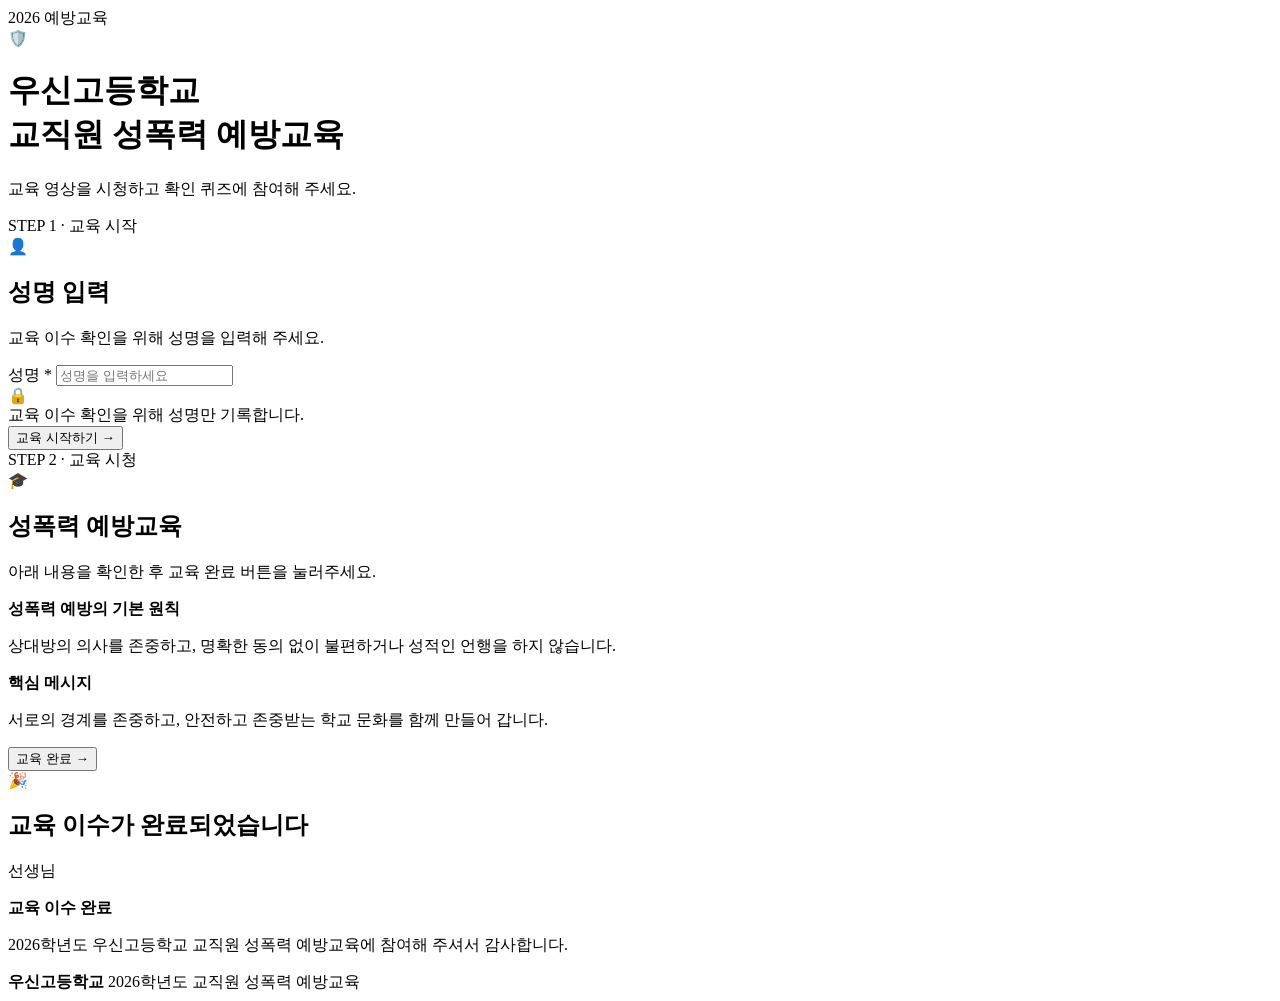
==== index.html @ 7a792583 "Create index.html" ====
<!DOCTYPE html>
<html lang="ko">
<head>
  <meta charset="UTF-8">
  <meta name="viewport" content="width=device-width, initial-scale=1.0">

  <title>2026학년도 우신고등학교 교직원 성폭력 예방교육</title>

  <link rel="stylesheet" href="style.css">
</head>

<body>

  <div class="app-shell">

    <header class="hero">
      <div class="hero-top">
        <span class="badge">2026 예방교육</span>
      </div>

      <div class="hero-icon">🛡️</div>

      <h1>
        우신고등학교<br>
        교직원 성폭력 예방교육
      </h1>

      <p>
        교육 영상을 시청하고 확인 퀴즈에 참여해 주세요.
      </p>
    </header>


    <main>

      <!-- 시작 화면 -->
      <section id="startStep" class="card start-card">

        <div class="step-badge">
          STEP 1 · 교육 시작
        </div>

        <div class="section-icon">
          👤
        </div>

        <h2>성명 입력</h2>

        <p class="step-description">
          교육 이수 확인을 위해 성명을 입력해 주세요.
        </p>

        <div class="input-card">

          <label for="name">
            성명 <span>*</span>
          </label>

          <input
            type="text"
            id="name"
            maxlength="20"
            placeholder="성명을 입력하세요"
          >

        </div>

        <div class="notice-card">
          <div class="notice-icon">🔒</div>

          <div>
            교육 이수 확인을 위해 성명만 기록합니다.
          </div>
        </div>

        <button
          type="button"
          class="primary-button"
          id="startButton"
        >
          교육 시작하기 →
        </button>

      </section>


      <!-- 교육 화면 -->
      <section id="trainingStep" class="card hidden">

        <div class="step-badge">
          STEP 2 · 교육 시청
        </div>

        <div class="section-icon">
          🎓
        </div>

        <h2>성폭력 예방교육</h2>

        <p class="step-description">
          아래 내용을 확인한 후 교육 완료 버튼을 눌러주세요.
        </p>

        <div class="info-box">
          <strong>성폭력 예방의 기본 원칙</strong>

          <p>
            상대방의 의사를 존중하고,
            명확한 동의 없이 불편하거나 성적인 언행을 하지 않습니다.
          </p>
        </div>

        <div class="key-message">
          <strong>핵심 메시지</strong>

          <p>
            서로의 경계를 존중하고,
            안전하고 존중받는 학교 문화를 함께 만들어 갑니다.
          </p>
        </div>

        <button
          type="button"
          class="primary-button"
          id="finishTrainingButton"
        >
          교육 완료 →
        </button>

      </section>


      <!-- 완료 화면 -->
      <section id="completeStep" class="card hidden">

        <div class="completion-icon">
          🎉
        </div>

        <h2>교육 이수가 완료되었습니다</h2>

        <div class="completion-card">

          <p>
            <span id="completedName"></span> 선생님
          </p>

          <strong>
            교육 이수 완료
          </strong>

          <p id="completedDate"></p>

        </div>

        <p class="completion-thanks">
          2026학년도 우신고등학교 교직원 성폭력 예방교육에 참여해 주셔서 감사합니다.
        </p>

      </section>

    </main>


    <footer>

      <strong>
        우신고등학교
      </strong>

      <span>
        2026학년도 교직원 성폭력 예방교육
      </span>

    </footer>

  </div>


  <script src="app.js"></script>

</body>
</html>
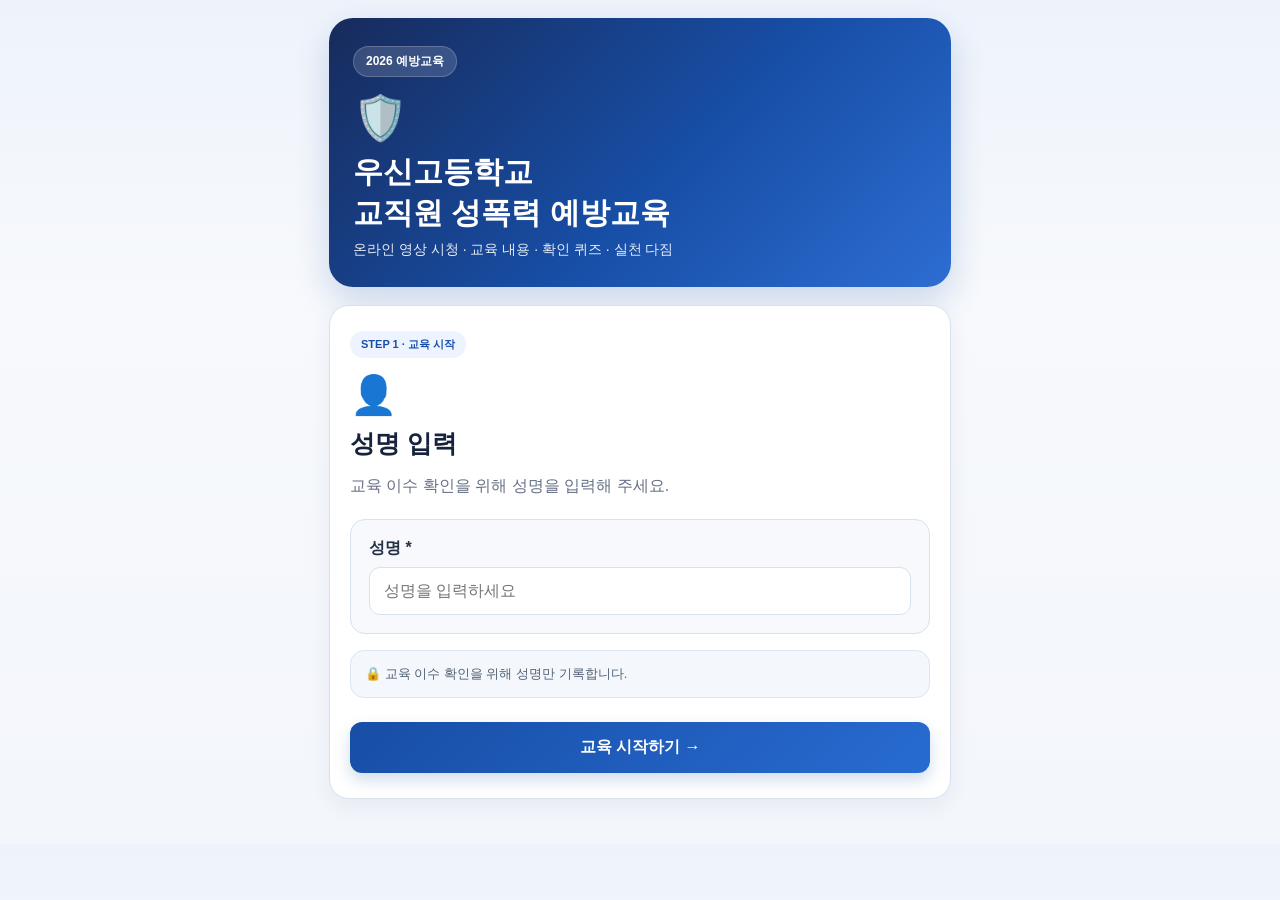
==== commit 357fb998: "Update index.html" ====
--- a/index.html
+++ b/index.html
@@ -1,183 +1,1945 @@
 <!DOCTYPE html>
 <html lang="ko">
 <head>
-  <meta charset="UTF-8">
-  <meta name="viewport" content="width=device-width, initial-scale=1.0">
-
-  <title>2026학년도 우신고등학교 교직원 성폭력 예방교육</title>
-
-  <link rel="stylesheet" href="style.css">
+<meta charset="UTF-8">
+<meta name="viewport" content="width=device-width, initial-scale=1.0">
+
+<title>2026학년도 우신고등학교 교직원 성폭력 예방교육</title>
+
+<style>
+
+/* =========================================
+   기본 설정
+========================================= */
+
+:root{
+  --blue:#174ea6;
+  --blue-dark:#123b80;
+  --blue-light:#edf4ff;
+
+  --navy:#17233d;
+  --text:#253044;
+  --muted:#667085;
+
+  --border:#d9e1ec;
+  --bg:#f3f6fb;
+
+  --green:#2d8a63;
+  --green-bg:#e8f7ef;
+
+  --purple:#6656b8;
+  --purple-bg:#f0edff;
+
+  --orange:#e77d30;
+  --orange-bg:#fff0e3;
+
+  --pink:#c85a9d;
+  --pink-bg:#ffe9f5;
+
+  --teal:#2d958d;
+  --teal-bg:#e6f8f6;
+}
+
+*{
+  box-sizing:border-box;
+}
+
+html{
+  scroll-behavior:smooth;
+}
+
+body{
+  margin:0;
+
+  font-family:
+  "Noto Sans KR",
+  "Pretendard",
+  "Apple SD Gothic Neo",
+  "Malgun Gothic",
+  sans-serif;
+
+  background:
+  linear-gradient(
+    180deg,
+    #eef3fb 0,
+    #f7f9fc 300px,
+    #f3f6fb 100%
+  );
+
+  color:var(--text);
+}
+
+button,input{
+  font:inherit;
+}
+
+
+/* =========================================
+   전체 화면
+========================================= */
+
+.app{
+  width:min(100%,650px);
+  margin:auto;
+  padding:18px 14px 45px;
+}
+
+.hidden{
+  display:none !important;
+}
+
+
+/* =========================================
+   HERO
+========================================= */
+
+.hero{
+
+  background:
+  linear-gradient(
+    135deg,
+    #172b5c,
+    #174ea6 55%,
+    #2d6dd2
+  );
+
+  color:white;
+
+  border-radius:24px;
+
+  padding:28px 24px;
+
+  margin-bottom:18px;
+
+  box-shadow:
+  0 14px 35px
+  rgba(23,78,166,.2);
+}
+
+.hero-badge{
+
+  display:inline-block;
+
+  padding:6px 12px;
+
+  border-radius:20px;
+
+  background:
+  rgba(255,255,255,.15);
+
+  border:
+  1px solid
+  rgba(255,255,255,.2);
+
+  font-size:12px;
+
+  font-weight:800;
+}
+
+.hero-icon{
+  font-size:44px;
+  margin-top:15px;
+}
+
+.hero h1{
+
+  margin:8px 0;
+
+  font-size:30px;
+
+  line-height:1.35;
+}
+
+.hero p{
+  margin:0;
+  opacity:.9;
+  font-size:14px;
+}
+
+
+/* =========================================
+   카드
+========================================= */
+
+.card{
+
+  background:white;
+
+  border:
+  1px solid
+  var(--border);
+
+  border-radius:20px;
+
+  padding:25px 20px;
+
+  box-shadow:
+  0 8px 25px
+  rgba(20,40,80,.06);
+
+  animation:
+  fade .35s ease;
+}
+
+@keyframes fade{
+
+  from{
+    opacity:0;
+    transform:translateY(10px);
+  }
+
+  to{
+    opacity:1;
+    transform:translateY(0);
+  }
+
+}
+
+
+/* =========================================
+   STEP
+========================================= */
+
+.step{
+
+  display:inline-block;
+
+  padding:6px 11px;
+
+  border-radius:20px;
+
+  background:var(--blue-light);
+
+  color:var(--blue);
+
+  font-size:11px;
+
+  font-weight:800;
+
+  margin-bottom:15px;
+}
+
+.title-icon{
+  font-size:38px;
+}
+
+.card h2{
+
+  color:var(--navy);
+
+  margin:10px 0 8px;
+
+  font-size:25px;
+}
+
+.description{
+  color:var(--muted);
+  margin-bottom:22px;
+}
+
+
+/* =========================================
+   입력
+========================================= */
+
+.input-box{
+
+  padding:18px;
+
+  background:#f7f9fc;
+
+  border:
+  1px solid
+  var(--border);
+
+  border-radius:15px;
+}
+
+.input-box label{
+
+  display:block;
+
+  margin-bottom:8px;
+
+  font-weight:800;
+}
+
+.input-box input{
+
+  width:100%;
+
+  padding:14px;
+
+  border:
+  1px solid
+  var(--border);
+
+  border-radius:11px;
+
+  outline:none;
+
+  background:white;
+}
+
+.input-box input:focus{
+
+  border-color:var(--blue);
+
+  box-shadow:
+  0 0 0 4px
+  rgba(23,78,166,.1);
+}
+
+
+/* =========================================
+   안내
+========================================= */
+
+.notice{
+
+  display:flex;
+
+  gap:10px;
+
+  align-items:center;
+
+  margin:16px 0;
+
+  padding:14px;
+
+  background:#f4f7fb;
+
+  border:
+  1px solid
+  #dce5f1;
+
+  border-radius:14px;
+
+  color:#536176;
+
+  font-size:13px;
+}
+
+
+/* =========================================
+   버튼
+========================================= */
+
+.primary-btn{
+
+  width:100%;
+
+  border:none;
+
+  padding:15px;
+
+  border-radius:12px;
+
+  background:
+  linear-gradient(
+    135deg,
+    #174ea6,
+    #286bd1
+  );
+
+  color:white;
+
+  font-weight:800;
+
+  cursor:pointer;
+
+  margin-top:8px;
+
+  box-shadow:
+  0 7px 16px
+  rgba(23,78,166,.2);
+}
+
+.primary-btn:hover{
+  transform:translateY(-2px);
+}
+
+.secondary-btn{
+
+  width:100%;
+
+  padding:14px;
+
+  border:
+  1px solid
+  var(--border);
+
+  background:white;
+
+  border-radius:12px;
+
+  font-weight:800;
+
+  cursor:pointer;
+}
+
+
+/* =========================================
+   진행률
+========================================= */
+
+.progress-wrap{
+  margin-bottom:20px;
+}
+
+.progress-top{
+
+  display:flex;
+
+  justify-content:space-between;
+
+  font-size:12px;
+
+  margin-bottom:8px;
+
+  color:var(--muted);
+}
+
+.progress-bar{
+
+  height:7px;
+
+  border-radius:20px;
+
+  background:#e1e7f0;
+
+  overflow:hidden;
+}
+
+.progress{
+
+  height:100%;
+
+  background:
+  linear-gradient(
+    90deg,
+    var(--blue),
+    #5a92ef
+  );
+
+  width:0;
+
+  transition:.3s;
+}
+
+
+/* =========================================
+   교육 시각 카드
+========================================= */
+
+.visual-card{
+
+  text-align:center;
+
+  padding:25px 18px;
+
+  border-radius:18px;
+
+  margin:18px 0;
+}
+
+.visual-icon{
+  font-size:42px;
+}
+
+.visual-card h3{
+  margin:10px 0;
+}
+
+.visual-purple{
+  background:var(--purple-bg);
+}
+
+.visual-blue{
+  background:var(--blue-light);
+}
+
+.visual-green{
+  background:var(--green-bg);
+}
+
+.visual-orange{
+  background:var(--orange-bg);
+}
+
+.visual-pink{
+  background:var(--pink-bg);
+}
+
+.visual-teal{
+  background:var(--teal-bg);
+}
+
+
+/* =========================================
+   정보 박스
+========================================= */
+
+.info-box{
+
+  padding:17px;
+
+  border-radius:15px;
+
+  background:#f7f9fc;
+
+  border:
+  1px solid
+  var(--border);
+
+  margin:18px 0;
+}
+
+.info-box ul{
+  padding-left:20px;
+}
+
+.info-box li{
+  margin:8px 0;
+}
+
+
+/* =========================================
+   체크
+========================================= */
+
+.confirm{
+
+  display:flex;
+
+  gap:10px;
+
+  align-items:center;
+
+  margin-top:18px;
+
+  padding:13px;
+
+  border-radius:12px;
+
+  background:#f7f9fc;
+
+  border:
+  1px solid
+  var(--border);
+
+  font-size:13px;
+}
+
+
+/* =========================================
+   퀴즈
+========================================= */
+
+.quiz-question{
+
+  font-size:18px;
+
+  font-weight:800;
+
+  color:var(--navy);
+
+  line-height:1.6;
+
+  margin-bottom:20px;
+}
+
+.choices{
+
+  display:flex;
+
+  flex-direction:column;
+
+  gap:10px;
+}
+
+.choice{
+
+  display:flex;
+
+  align-items:center;
+
+  gap:12px;
+
+  width:100%;
+
+  padding:14px;
+
+  border:
+  1px solid
+  var(--border);
+
+  border-radius:13px;
+
+  background:white;
+
+  cursor:pointer;
+
+  text-align:left;
+}
+
+.choice:hover{
+
+  border-color:var(--blue);
+
+  background:#f4f7ff;
+}
+
+.choice-number{
+
+  width:28px;
+  height:28px;
+
+  display:flex;
+
+  align-items:center;
+  justify-content:center;
+
+  flex-shrink:0;
+
+  border-radius:50%;
+
+  background:#edf2fa;
+
+  color:var(--blue);
+
+  font-weight:800;
+
+  font-size:12px;
+}
+
+.correct{
+
+  background:#e8f7ef !important;
+
+  border-color:#76c69a !important;
+}
+
+.wrong{
+
+  background:#fff0f0 !important;
+
+  border-color:#e59a9a !important;
+}
+
+
+/* =========================================
+   결과
+========================================= */
+
+.result{
+
+  text-align:center;
+}
+
+.score{
+
+  width:160px;
+  height:160px;
+
+  margin:25px auto;
+
+  display:flex;
+
+  flex-direction:column;
+
+  align-items:center;
+  justify-content:center;
+
+  border-radius:50%;
+
+  border:
+  8px solid
+  var(--blue);
+
+  background:#edf4ff;
+}
+
+.score strong{
+
+  font-size:50px;
+
+  color:var(--blue);
+}
+
+
+/* =========================================
+   실천 다짐
+========================================= */
+
+.promise{
+
+  display:flex;
+
+  gap:10px;
+
+  align-items:flex-start;
+
+  padding:14px;
+
+  margin:10px 0;
+
+  border-radius:13px;
+
+  background:#f7f9fc;
+
+  border:
+  1px solid
+  var(--border);
+
+  font-size:14px;
+}
+
+
+/* =========================================
+   완료
+========================================= */
+
+.complete-box{
+
+  margin:20px 0;
+
+  padding:24px;
+
+  border-radius:18px;
+
+  background:
+  linear-gradient(
+    135deg,
+    #edf4ff,
+    #dceaff
+  );
+
+  border:
+  1px solid
+  #cbdcf5;
+}
+
+.complete-icon{
+  font-size:58px;
+}
+
+.complete-badge{
+
+  display:inline-block;
+
+  padding:8px 16px;
+
+  margin:12px 0;
+
+  border-radius:20px;
+
+  background:white;
+
+  color:var(--blue);
+
+  font-weight:800;
+}
+
+
+/* =========================================
+   모바일
+========================================= */
+
+@media(max-width:500px){
+
+  .app{
+    padding:10px;
+  }
+
+  .hero h1{
+    font-size:25px;
+  }
+
+  .card{
+    padding:21px 16px;
+  }
+
+  .card h2{
+    font-size:22px;
+  }
+
+}
+
+</style>
 </head>
 
+
 <body>
 
-  <div class="app-shell">
-
-    <header class="hero">
-      <div class="hero-top">
-        <span class="badge">2026 예방교육</span>
-      </div>
-
-      <div class="hero-icon">🛡️</div>
-
-      <h1>
-        우신고등학교<br>
-        교직원 성폭력 예방교육
-      </h1>
-
-      <p>
-        교육 영상을 시청하고 확인 퀴즈에 참여해 주세요.
-      </p>
-    </header>
-
-
-    <main>
-
-      <!-- 시작 화면 -->
-      <section id="startStep" class="card start-card">
-
-        <div class="step-badge">
-          STEP 1 · 교육 시작
-        </div>
-
-        <div class="section-icon">
-          👤
-        </div>
-
-        <h2>성명 입력</h2>
-
-        <p class="step-description">
-          교육 이수 확인을 위해 성명을 입력해 주세요.
-        </p>
-
-        <div class="input-card">
-
-          <label for="name">
-            성명 <span>*</span>
-          </label>
-
-          <input
-            type="text"
-            id="name"
-            maxlength="20"
-            placeholder="성명을 입력하세요"
-          >
-
-        </div>
-
-        <div class="notice-card">
-          <div class="notice-icon">🔒</div>
-
-          <div>
-            교육 이수 확인을 위해 성명만 기록합니다.
-          </div>
-        </div>
-
-        <button
-          type="button"
-          class="primary-button"
-          id="startButton"
-        >
-          교육 시작하기 →
-        </button>
-
-      </section>
-
-
-      <!-- 교육 화면 -->
-      <section id="trainingStep" class="card hidden">
-
-        <div class="step-badge">
-          STEP 2 · 교육 시청
-        </div>
-
-        <div class="section-icon">
-          🎓
-        </div>
-
-        <h2>성폭력 예방교육</h2>
-
-        <p class="step-description">
-          아래 내용을 확인한 후 교육 완료 버튼을 눌러주세요.
-        </p>
-
-        <div class="info-box">
-          <strong>성폭력 예방의 기본 원칙</strong>
-
-          <p>
-            상대방의 의사를 존중하고,
-            명확한 동의 없이 불편하거나 성적인 언행을 하지 않습니다.
-          </p>
-        </div>
-
-        <div class="key-message">
-          <strong>핵심 메시지</strong>
-
-          <p>
-            서로의 경계를 존중하고,
-            안전하고 존중받는 학교 문화를 함께 만들어 갑니다.
-          </p>
-        </div>
-
-        <button
-          type="button"
-          class="primary-button"
-          id="finishTrainingButton"
-        >
-          교육 완료 →
-        </button>
-
-      </section>
-
-
-      <!-- 완료 화면 -->
-      <section id="completeStep" class="card hidden">
-
-        <div class="completion-icon">
-          🎉
-        </div>
-
-        <h2>교육 이수가 완료되었습니다</h2>
-
-        <div class="completion-card">
-
-          <p>
-            <span id="completedName"></span> 선생님
-          </p>
-
-          <strong>
-            교육 이수 완료
-          </strong>
-
-          <p id="completedDate"></p>
-
-        </div>
-
-        <p class="completion-thanks">
-          2026학년도 우신고등학교 교직원 성폭력 예방교육에 참여해 주셔서 감사합니다.
-        </p>
-
-      </section>
-
-    </main>
-
-
-    <footer>
-
-      <strong>
-        우신고등학교
-      </strong>
+<div class="app">
+
+<!-- HERO -->
+
+<header class="hero">
+
+  <span class="hero-badge">
+    2026 예방교육
+  </span>
+
+  <div class="hero-icon">
+    🛡️
+  </div>
+
+  <h1>
+    우신고등학교<br>
+    교직원 성폭력 예방교육
+  </h1>
+
+  <p>
+    온라인 영상 시청 · 교육 내용 · 확인 퀴즈 · 실천 다짐
+  </p>
+
+</header>
+
+
+<!-- ==============================
+     STEP 1
+================================ -->
+
+<section id="step1" class="card">
+
+  <div class="step">
+    STEP 1 · 교육 시작
+  </div>
+
+  <div class="title-icon">👤</div>
+
+  <h2>
+    성명 입력
+  </h2>
+
+  <p class="description">
+    교육 이수 확인을 위해 성명을 입력해 주세요.
+  </p>
+
+  <div class="input-box">
+
+    <label>
+      성명 *
+    </label>
+
+    <input
+      type="text"
+      id="userName"
+      placeholder="성명을 입력하세요"
+      maxlength="20"
+    >
+
+  </div>
+
+  <div class="notice">
+    🔒 교육 이수 확인을 위해 성명만 기록합니다.
+  </div>
+
+  <button
+    class="primary-btn"
+    onclick="startTraining()"
+  >
+    교육 시작하기 →
+  </button>
+
+</section>
+
+
+<!-- ==============================
+     STEP 2 영상
+================================ -->
+
+<section id="step2" class="card hidden">
+
+  <div class="step">
+    STEP 1 · 영상 시청
+  </div>
+
+  <h2>
+    교육 영상 시청
+  </h2>
+
+  <p class="description">
+    아래 교육 영상을 시청한 후 다음 단계로 이동해 주세요.
+  </p>
+
+  <div
+    style="
+    aspect-ratio:16/9;
+    background:#111827;
+    border-radius:16px;
+    overflow:hidden;
+    "
+  >
+
+    <iframe
+      width="100%"
+      height="100%"
+      src="https://www.youtube.com/embed/"
+      title="성폭력 예방교육"
+      allowfullscreen
+      style="border:0"
+    ></iframe>
+
+  </div>
+
+  <label class="confirm">
+
+    <input
+      type="checkbox"
+      id="videoCheck"
+    >
+
+    교육 영상을 시청했습니다.
+
+  </label>
+
+  <button
+    class="primary-btn"
+    onclick="nextFromVideo()"
+  >
+    다음 단계 →
+  </button>
+
+</section>
+
+
+<!-- ==============================
+     STEP 3 교육 내용
+================================ -->
+
+<section id="step3" class="card hidden">
+
+  <div class="progress-wrap">
+
+    <div class="progress-top">
+
+      <span>STEP 2 · 교육 내용</span>
+
+      <span id="contentPage">
+        1 / 6
+      </span>
+
+    </div>
+
+    <div class="progress-bar">
+      <div
+        id="contentProgress"
+        class="progress"
+      ></div>
+    </div>
+
+  </div>
+
+
+  <div id="trainingContent"></div>
+
+
+  <label class="confirm">
+
+    <input
+      type="checkbox"
+      id="contentCheck"
+    >
+
+    위 내용을 확인하고 숙지했습니다.
+
+  </label>
+
+  <button
+    class="primary-btn"
+    onclick="nextContent()"
+  >
+    다음 페이지 →
+  </button>
+
+</section>
+
+
+<!-- ==============================
+     퀴즈 안내
+================================ -->
+
+<section id="quizIntro" class="card hidden">
+
+  <div class="step">
+    STEP 3 · 확인 퀴즈
+  </div>
+
+  <div class="title-icon">
+    📝
+  </div>
+
+  <h2>
+    교육 내용 확인 퀴즈
+  </h2>
+
+  <p class="description">
+    교육 내용을 바탕으로 총 13문제의 퀴즈를 진행합니다.
+  </p>
+
+  <div class="info-box">
+
+    <strong>
+      🧠 퀴즈 안내
+    </strong>
+
+    <ul>
+
+      <li>
+        총 13문제입니다.
+      </li>
+
+      <li>
+        교육 내용을 바탕으로 답을 선택합니다.
+      </li>
+
+      <li>
+        한 문제씩 진행됩니다.
+      </li>
+
+      <li>
+        틀린 문제는 다시 확인할 수 있습니다.
+      </li>
+
+    </ul>
+
+  </div>
+
+  <label class="confirm">
+
+    <input
+      type="checkbox"
+      id="quizCheck"
+    >
+
+    퀴즈 진행 방법을 확인했습니다.
+
+  </label>
+
+  <button
+    class="primary-btn"
+    onclick="startQuiz()"
+  >
+    다음 페이지 →
+  </button>
+
+</section>
+
+
+<!-- ==============================
+     퀴즈
+================================ -->
+
+<section id="quizStep" class="card hidden">
+
+  <div class="progress-wrap">
+
+    <div class="progress-top">
 
       <span>
-        2026학년도 교직원 성폭력 예방교육
+        STEP 3 · 교육 퀴즈
       </span>
 
-    </footer>
-
-  </div>
-
-
-  <script src="app.js"></script>
+      <span id="quizNumber">
+        1 / 13
+      </span>
+
+    </div>
+
+    <div class="progress-bar">
+
+      <div
+        id="quizProgress"
+        class="progress"
+      ></div>
+
+    </div>
+
+  </div>
+
+
+  <div id="quizQuestion"></div>
+
+</section>
+
+
+<!-- ==============================
+     결과
+================================ -->
+
+<section id="resultStep" class="card result hidden">
+
+  <div class="title-icon">
+    🎯
+  </div>
+
+  <h2>
+    퀴즈 결과
+  </h2>
+
+  <div class="score">
+
+    <strong id="scoreText">
+      0
+    </strong>
+
+    <span>
+      점
+    </span>
+
+  </div>
+
+  <p id="resultMessage"></p>
+
+  <button
+    class="primary-btn"
+    onclick="showPromise()"
+  >
+    다음 →
+  </button>
+
+</section>
+
+
+<!-- ==============================
+     실천 다짐
+================================ -->
+
+<section id="promiseStep" class="card hidden">
+
+  <div class="step">
+    STEP 4 · 실천 다짐
+  </div>
+
+  <div class="title-icon">
+    🤝
+  </div>
+
+  <h2>
+    안전한 학교문화 만들기
+  </h2>
+
+  <p class="description">
+    서로를 존중하고 안전한 학교문화를 만들기 위해 함께 실천합니다.
+  </p>
+
+
+  <label class="promise">
+
+    <input type="checkbox">
+
+    <span>
+      상대방의 의사와 경계를 존중하겠습니다.
+    </span>
+
+  </label>
+
+
+  <label class="promise">
+
+    <input type="checkbox">
+
+    <span>
+      불편하거나 부적절한 언행을 하지 않겠습니다.
+    </span>
+
+  </label>
+
+
+  <label class="promise">
+
+    <input type="checkbox">
+
+    <span>
+      성폭력 예방을 위해 안전하고 존중하는 학교문화를 만들겠습니다.
+    </span>
+
+  </label>
+
+
+  <label class="promise">
+
+    <input type="checkbox">
+
+    <span>
+      피해 발생 시 피해자를 비난하지 않고 적절한 도움을 제공하겠습니다.
+    </span>
+
+  </label>
+
+
+  <button
+    class="primary-btn"
+    onclick="completeTraining()"
+  >
+    교육 이수 완료 →
+  </button>
+
+</section>
+
+
+<!-- ==============================
+     완료
+================================ -->
+
+<section id="completeStep" class="card result hidden">
+
+  <div class="complete-icon">
+    🎉
+  </div>
+
+  <h2>
+    교육 이수가 완료되었습니다
+  </h2>
+
+  <div class="complete-box">
+
+    <p>
+      <strong id="completeName"></strong>
+      선생님
+    </p>
+
+    <div class="complete-badge">
+      교육 이수 완료
+    </div>
+
+    <p id="completeDate"></p>
+
+  </div>
+
+  <p>
+    2026학년도 우신고등학교<br>
+    교직원 성폭력 예방교육에 참여해 주셔서 감사합니다.
+  </p>
+
+</section>
+
+
+</div>
+
+
+<script>
+
+/* =========================================
+   사용자
+========================================= */
+
+let userName = "";
+
+
+/* =========================================
+   교육 내용
+========================================= */
+
+const contents = [
+
+{
+  icon:"⭐",
+  color:"visual-purple",
+  title:"존중은 여기서 시작입니다",
+
+  text:`
+  <p>
+  성폭력 예방은 상대방의 의사와 경계를 존중하는 것에서 시작됩니다.
+  </p>
+
+  <div class="info-box">
+  <strong>핵심 기억하기</strong>
+  <p>
+  나의 의도보다 상대방의 불편함을 먼저 생각합니다.
+  </p>
+  </div>
+  `
+},
+
+{
+  icon:"🤝",
+  color:"visual-blue",
+  title:"직장 내 성희롱에 대하여",
+
+  text:`
+  <div class="info-box">
+  <strong>주의하세요</strong>
+  <ul>
+  <li>성적 농담이나 외모 평가</li>
+  <li>상대방이 원하지 않는 신체 접촉</li>
+  <li>불쾌하거나 성적인 메시지</li>
+  </ul>
+  </div>
+  `
+},
+
+{
+  icon:"✋",
+  color:"visual-green",
+  title:"동의와 개인적 경계",
+
+  text:`
+  <p>
+  상대방의 동의는 자유로운 의사에 따라 명확하게 이루어져야 합니다.
+  </p>
+
+  <div class="info-box">
+  <strong>핵심 기억하기</strong>
+  <ul>
+  <li>침묵은 동의가 아닙니다.</li>
+  <li>거절 의사를 존중합니다.</li>
+  <li>관계와 상관없이 동의가 필요합니다.</li>
+  </ul>
+  </div>
+  `
+},
+
+{
+  icon:"🧡",
+  color:"visual-orange",
+  title:"피해자 보호와 2차 피해 예방",
+
+  text:`
+  <div class="info-box">
+  <strong>피해자 보호</strong>
+  <p>
+  피해 사실을 의심하거나 비난하지 않고 피해자의 이야기를 경청합니다.
+  </p>
+  </div>
+
+  <div class="info-box">
+  <strong>도움이 되는 행동</strong>
+  <p>
+  개인정보를 보호하고 필요한 상담과 지원 절차를 안내합니다.
+  </p>
+  </div>
+  `
+},
+
+{
+  icon:"📱",
+  color:"visual-pink",
+  title:"디지털 성범죄 예방",
+
+  text:`
+  <p>
+  온라인에서도 서로의 권리와 개인정보를 존중해야 합니다.
+  </p>
+
+  <div class="info-box">
+  <strong>핵심 기억하기</strong>
+  <p>
+  동의 없는 촬영·저장·유포·공유는 해서는 안 됩니다.
+  </p>
+  </div>
+  `
+},
+
+{
+  icon:"🌱",
+  color:"visual-teal",
+  title:"안전한 학교문화 만들기",
+
+  text:`
+  <div class="info-box">
+  <strong>실천 방법</strong>
+
+  <ul>
+  <li>상대방의 경계를 존중하기</li>
+  <li>불편하거나 부적절한 언행하지 않기</li>
+  <li>서로 배려하는 문화 만들기</li>
+  <li>문제가 발생하면 적절한 도움 요청하기</li>
+  </ul>
+
+  </div>
+  `
+}
+
+];
+
+
+let contentIndex = 0;
+
+
+/* =========================================
+   퀴즈
+========================================= */
+
+const questions = [
+
+[
+"성폭력 예방을 위해 가장 바람직한 태도는 무엇입니까?",
+
+[
+"상대방의 의사를 확인하고 경계를 존중한다.",
+"친한 사이면 동의가 필요 없다.",
+"불편함을 표현하지 않으면 괜찮다.",
+"상대방이 참아야 한다."
+],
+
+0
+],
+
+[
+"직장 내 성희롱이 발생했을 때 적절하지 않은 행동은 무엇입니까?",
+
+[
+"신뢰할 수 있는 담당자에게 상담한다.",
+"피해자의 이야기를 경청한다.",
+"피해자에 대한 소문을 퍼뜨린다.",
+"관련 절차를 확인한다."
+],
+
+2
+],
+
+[
+"성폭력 피해 발생 시 2차 피해에 해당할 수 있는 것은?",
+
+[
+"피해 사실을 믿고 지지한다.",
+"피해자에게 책임을 묻거나 비난한다.",
+"상담기관 정보를 안내한다.",
+"개인정보를 보호한다."
+],
+
+1
+],
+
+[
+"디지털 성범죄 예방과 관련하여 옳은 것은?",
+
+[
+"동의 없는 촬영·유포·공유는 해서는 안 된다.",
+"친구끼리는 자유롭게 공유해도 된다.",
+"삭제 요청을 무시해도 된다.",
+"온라인에서는 동의가 필요 없다."
+],
+
+0
+],
+
+[
+"상대방의 침묵은 동의를 의미합니까?",
+
+[
+"항상 그렇다.",
+"상황에 따라 다르지만 반드시 확인해야 한다.",
+"친한 사이면 그렇다.",
+"전혀 확인할 필요가 없다."
+],
+
+1
+],
+
+[
+"안전한 학교문화를 만들기 위한 행동으로 적절한 것은?",
+
+[
+"불편함을 참고 넘어간다.",
+"서로의 경계를 존중한다.",
+"피해 사실을 소문낸다.",
+"상대방을 비난한다."
+],
+
+1
+],
+
+[
+"성폭력 예방에서 가장 중요한 것은 무엇입니까?",
+
+[
+"상대방의 동의와 경계 존중",
+"개인의 친분 관계",
+"다수의 의견",
+"장난인지 여부"
+],
+
+0
+],
+
+[
+"피해자의 이야기를 들을 때 적절한 태도는?",
+
+[
+"왜 그런 일을 당했는지 추궁한다.",
+"피해자의 이야기를 경청하고 지지한다.",
+"다른 사람에게 알려 확인한다.",
+"피해자를 비난한다."
+],
+
+1
+],
+
+[
+"개인정보 보호를 위해 필요한 행동은?",
+
+[
+"피해 사실을 공유한다.",
+"동의 없이 사진을 전송한다.",
+"개인정보를 보호한다.",
+"소문을 퍼뜨린다."
+],
+
+2
+],
+
+[
+"동료 간 존중하는 관계를 만들기 위한 방법은?",
+
+[
+"상대방의 의사를 존중한다.",
+"상대방의 불편함을 무시한다.",
+"개인적인 농담을 강요한다.",
+"거절을 받아들이지 않는다."
+],
+
+0
+],
+
+[
+"성폭력 예방교육의 목적은 무엇입니까?",
+
+[
+"서로를 통제하기 위해",
+"안전하고 존중받는 환경을 만들기 위해",
+"개인의 사생활을 확인하기 위해",
+"규칙만 암기하기 위해"
+],
+
+1
+],
+
+[
+"문제가 발생했을 때 가장 바람직한 행동은?",
+
+[
+"혼자 숨긴다.",
+"피해자를 비난한다.",
+"적절한 기관과 담당자에게 도움을 요청한다.",
+"소문을 퍼뜨린다."
+],
+
+2
+],
+
+[
+"교육 내용을 실천하는 가장 중요한 방법은?",
+
+[
+"상대방의 경계를 존중하고 배려한다.",
+"상대방의 의사를 무시한다.",
+"불편함을 장난으로 생각한다.",
+"문제를 방치한다."
+],
+
+0
+]
+
+];
+
+
+let quizIndex = 0;
+let score = 0;
+
+
+/* =========================================
+   화면 이동
+========================================= */
+
+function hideAll(){
+
+  document
+  .querySelectorAll(".card")
+  .forEach(el => {
+
+    el.classList.add("hidden");
+
+  });
+
+}
+
+
+function show(id){
+
+  hideAll();
+
+  document
+  .getElementById(id)
+  .classList
+  .remove("hidden");
+
+  window.scrollTo({
+    top:0,
+    behavior:"smooth"
+  });
+
+}
+
+
+/* =========================================
+   교육 시작
+========================================= */
+
+function startTraining(){
+
+  const input =
+  document.getElementById("userName");
+
+  userName =
+  input.value.trim();
+
+  if(!userName){
+
+    alert("성명을 입력해 주세요.");
+
+    input.focus();
+
+    return;
+
+  }
+
+  show("step2");
+
+}
+
+
+/* =========================================
+   영상
+========================================= */
+
+function nextFromVideo(){
+
+  if(
+    !document
+    .getElementById("videoCheck")
+    .checked
+  ){
+
+    alert("교육 영상 시청 확인에 체크해 주세요.");
+
+    return;
+
+  }
+
+  contentIndex = 0;
+
+  renderContent();
+
+  show("step3");
+
+}
+
+
+/* =========================================
+   교육 내용
+========================================= */
+
+function renderContent(){
+
+  const data =
+  contents[contentIndex];
+
+  document
+  .getElementById("contentPage")
+  .textContent =
+  `${contentIndex + 1} / ${contents.length}`;
+
+  document
+  .getElementById("contentProgress")
+  .style.width =
+  `${((contentIndex + 1) / contents.length) * 100}%`;
+
+  document
+  .getElementById("trainingContent")
+  .innerHTML = `
+
+  <div class="visual-card ${data.color}">
+
+  <div class="visual-icon">
+  ${data.icon}
+  </div>
+
+  <h3>
+  ${data.title}
+  </h3>
+
+  ${data.text}
+
+  </div>
+
+  `;
+
+  document
+  .getElementById("contentCheck")
+  .checked = false;
+
+}
+
+
+function nextContent(){
+
+  if(
+    !document
+    .getElementById("contentCheck")
+    .checked
+  ){
+
+    alert("교육 내용 확인에 체크해 주세요.");
+
+    return;
+
+  }
+
+  contentIndex++;
+
+  if(
+    contentIndex >= contents.length
+  ){
+
+    show("quizIntro");
+
+    return;
+
+  }
+
+  renderContent();
+
+}
+
+
+/* =========================================
+   퀴즈 시작
+========================================= */
+
+function startQuiz(){
+
+  if(
+    !document
+    .getElementById("quizCheck")
+    .checked
+  ){
+
+    alert("퀴즈 안내 확인에 체크해 주세요.");
+
+    return;
+
+  }
+
+  quizIndex = 0;
+  score = 0;
+
+  renderQuiz();
+
+  show("quizStep");
+
+}
+
+
+/* =========================================
+   퀴즈 출력
+========================================= */
+
+function renderQuiz(){
+
+  const q =
+  questions[quizIndex];
+
+  document
+  .getElementById("quizNumber")
+  .textContent =
+  `${quizIndex + 1} / ${questions.length}`;
+
+  document
+  .getElementById("quizProgress")
+  .style.width =
+  `${((quizIndex + 1) / questions.length) * 100}%`;
+
+  document
+  .getElementById("quizQuestion")
+  .innerHTML = `
+
+  <div class="quiz-question">
+  ${quizIndex + 1}. ${q[0]}
+  </div>
+
+  <div class="choices">
+
+  ${q[1].map((choice,index)=>`
+
+  <button
+  class="choice"
+  onclick="answer(${index})"
+  >
+
+  <span class="choice-number">
+  ${index + 1}
+  </span>
+
+  <span>
+  ${choice}
+  </span>
+
+  </button>
+
+  `).join("")}
+
+  </div>
+
+  `;
+
+}
+
+
+/* =========================================
+   답 선택
+========================================= */
+
+function answer(selected){
+
+  const q =
+  questions[quizIndex];
+
+  const buttons =
+  document.querySelectorAll(".choice");
+
+  buttons.forEach(
+    (button,index)=>{
+
+      button.disabled = true;
+
+      if(
+        index === q[2]
+      ){
+
+        button.classList
+        .add("correct");
+
+      }
+
+      if(
+        index === selected &&
+        selected !== q[2]
+      ){
+
+        button.classList
+        .add("wrong");
+
+      }
+
+    }
+  );
+
+  if(
+    selected === q[2]
+  ){
+
+    score++;
+
+  }
+
+
+  setTimeout(()=>{
+
+    quizIndex++;
+
+    if(
+      quizIndex >= questions.length
+    ){
+
+      showResult();
+
+    }else{
+
+      renderQuiz();
+
+    }
+
+  },1000);
+
+}
+
+
+/* =========================================
+   결과
+========================================= */
+
+function showResult(){
+
+  const percentage =
+  Math.round(
+    (score / questions.length) * 100
+  );
+
+  document
+  .getElementById("scoreText")
+  .textContent =
+  percentage;
+
+  document
+  .getElementById("resultMessage")
+  .textContent =
+  `총 ${questions.length}문제 중 ${score}문제를 맞혔습니다.`;
+
+  show("resultStep");
+
+}
+
+
+/* =========================================
+   실천 다짐
+========================================= */
+
+function showPromise(){
+
+  show("promiseStep");
+
+}
+
+
+/* =========================================
+   교육 완료
+========================================= */
+
+function completeTraining(){
+
+  const checks =
+  document
+  .querySelectorAll(
+    "#promiseStep input[type='checkbox']"
+  );
+
+  const allChecked =
+  [...checks]
+  .every(
+    check => check.checked
+  );
+
+  if(!allChecked){
+
+    alert("실천 다짐 항목을 모두 확인해 주세요.");
+
+    return;
+
+  }
+
+  document
+  .getElementById("completeName")
+  .textContent =
+  userName;
+
+  const now =
+  new Date();
+
+  document
+  .getElementById("completeDate")
+  .textContent =
+  `완료 일시: ${now.toLocaleDateString("ko-KR")} ${now.toLocaleTimeString("ko-KR")}`;
+
+  show("completeStep");
+
+}
+
+</script>
 
 </body>
 </html>
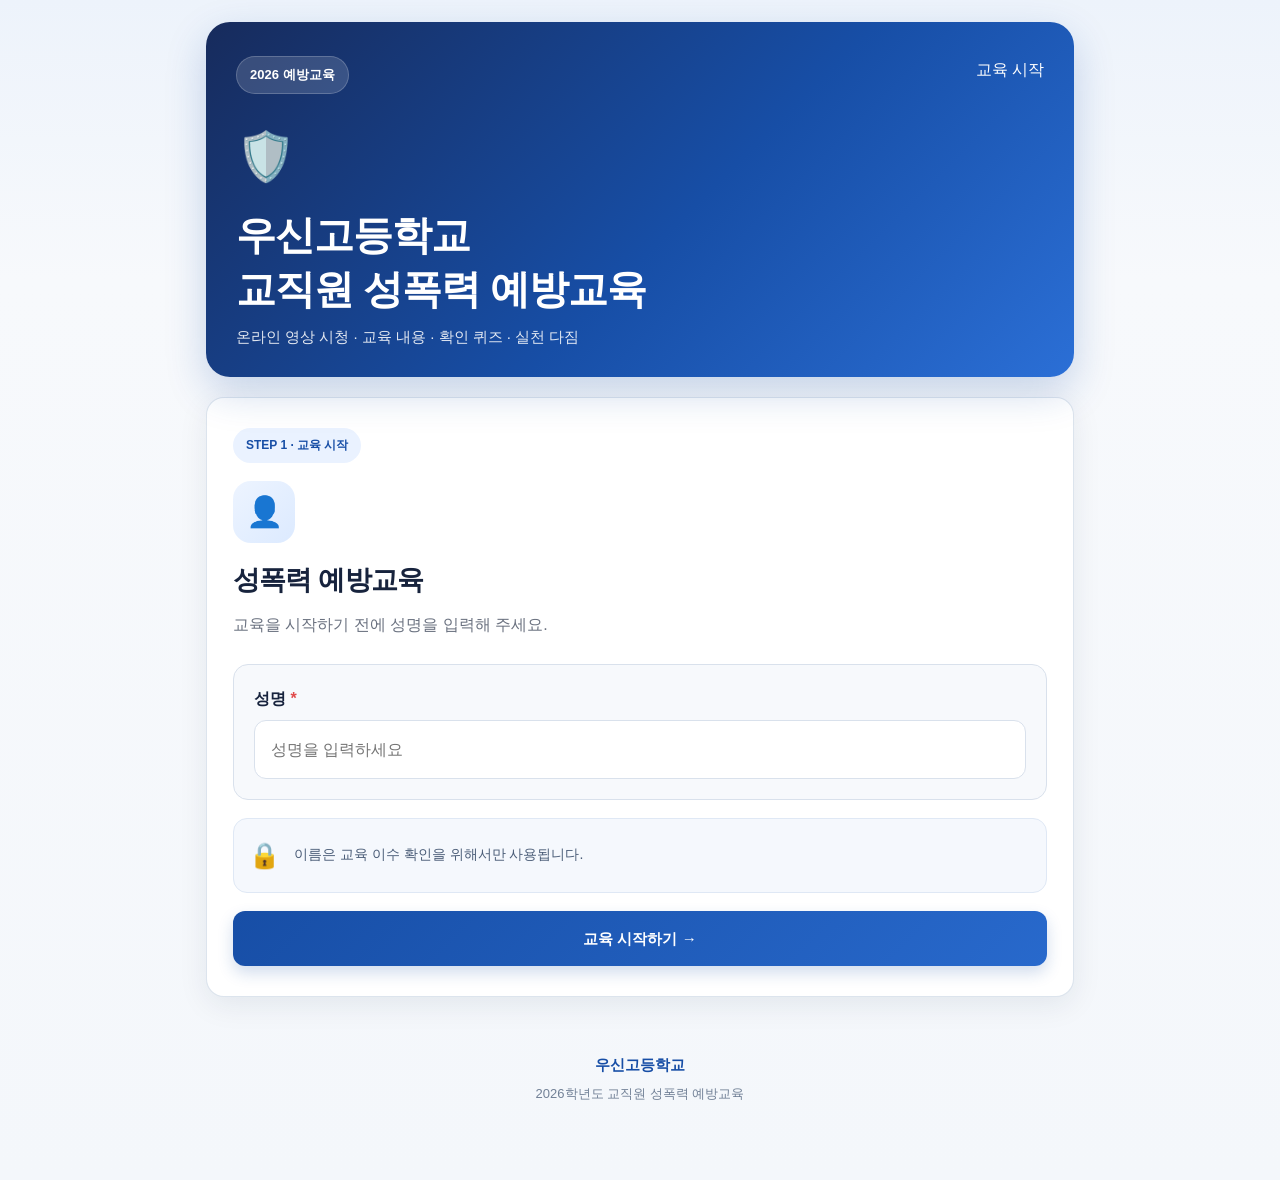
==== commit 6bcc7256: "Update index.html" ====
--- a/index.html
+++ b/index.html
@@ -1,1945 +1,937 @@
 <!DOCTYPE html>
 <html lang="ko">
+
 <head>
-<meta charset="UTF-8">
-<meta name="viewport" content="width=device-width, initial-scale=1.0">
-
-<title>2026학년도 우신고등학교 교직원 성폭력 예방교육</title>
-
-<style>
-
-/* =========================================
-   기본 설정
-========================================= */
-
-:root{
-  --blue:#174ea6;
-  --blue-dark:#123b80;
-  --blue-light:#edf4ff;
-
-  --navy:#17233d;
-  --text:#253044;
-  --muted:#667085;
-
-  --border:#d9e1ec;
-  --bg:#f3f6fb;
-
-  --green:#2d8a63;
-  --green-bg:#e8f7ef;
-
-  --purple:#6656b8;
-  --purple-bg:#f0edff;
-
-  --orange:#e77d30;
-  --orange-bg:#fff0e3;
-
-  --pink:#c85a9d;
-  --pink-bg:#ffe9f5;
-
-  --teal:#2d958d;
-  --teal-bg:#e6f8f6;
-}
-
-*{
-  box-sizing:border-box;
-}
-
-html{
-  scroll-behavior:smooth;
-}
-
-body{
-  margin:0;
-
-  font-family:
-  "Noto Sans KR",
-  "Pretendard",
-  "Apple SD Gothic Neo",
-  "Malgun Gothic",
-  sans-serif;
-
-  background:
-  linear-gradient(
-    180deg,
-    #eef3fb 0,
-    #f7f9fc 300px,
-    #f3f6fb 100%
-  );
-
-  color:var(--text);
-}
-
-button,input{
-  font:inherit;
-}
-
-
-/* =========================================
-   전체 화면
-========================================= */
-
-.app{
-  width:min(100%,650px);
-  margin:auto;
-  padding:18px 14px 45px;
-}
-
-.hidden{
-  display:none !important;
-}
-
-
-/* =========================================
-   HERO
-========================================= */
-
-.hero{
-
-  background:
-  linear-gradient(
-    135deg,
-    #172b5c,
-    #174ea6 55%,
-    #2d6dd2
-  );
-
-  color:white;
-
-  border-radius:24px;
-
-  padding:28px 24px;
-
-  margin-bottom:18px;
-
-  box-shadow:
-  0 14px 35px
-  rgba(23,78,166,.2);
-}
-
-.hero-badge{
-
-  display:inline-block;
-
-  padding:6px 12px;
-
-  border-radius:20px;
-
-  background:
-  rgba(255,255,255,.15);
-
-  border:
-  1px solid
-  rgba(255,255,255,.2);
-
-  font-size:12px;
-
-  font-weight:800;
-}
-
-.hero-icon{
-  font-size:44px;
-  margin-top:15px;
-}
-
-.hero h1{
-
-  margin:8px 0;
-
-  font-size:30px;
-
-  line-height:1.35;
-}
-
-.hero p{
-  margin:0;
-  opacity:.9;
-  font-size:14px;
-}
-
-
-/* =========================================
-   카드
-========================================= */
-
-.card{
-
-  background:white;
-
-  border:
-  1px solid
-  var(--border);
-
-  border-radius:20px;
-
-  padding:25px 20px;
-
-  box-shadow:
-  0 8px 25px
-  rgba(20,40,80,.06);
-
-  animation:
-  fade .35s ease;
-}
-
-@keyframes fade{
-
-  from{
-    opacity:0;
-    transform:translateY(10px);
-  }
-
-  to{
-    opacity:1;
-    transform:translateY(0);
-  }
-
-}
-
-
-/* =========================================
-   STEP
-========================================= */
-
-.step{
-
-  display:inline-block;
-
-  padding:6px 11px;
-
-  border-radius:20px;
-
-  background:var(--blue-light);
-
-  color:var(--blue);
-
-  font-size:11px;
-
-  font-weight:800;
-
-  margin-bottom:15px;
-}
-
-.title-icon{
-  font-size:38px;
-}
-
-.card h2{
-
-  color:var(--navy);
-
-  margin:10px 0 8px;
-
-  font-size:25px;
-}
-
-.description{
-  color:var(--muted);
-  margin-bottom:22px;
-}
-
-
-/* =========================================
-   입력
-========================================= */
-
-.input-box{
-
-  padding:18px;
-
-  background:#f7f9fc;
-
-  border:
-  1px solid
-  var(--border);
-
-  border-radius:15px;
-}
-
-.input-box label{
-
-  display:block;
-
-  margin-bottom:8px;
-
-  font-weight:800;
-}
-
-.input-box input{
-
-  width:100%;
-
-  padding:14px;
-
-  border:
-  1px solid
-  var(--border);
-
-  border-radius:11px;
-
-  outline:none;
-
-  background:white;
-}
-
-.input-box input:focus{
-
-  border-color:var(--blue);
-
-  box-shadow:
-  0 0 0 4px
-  rgba(23,78,166,.1);
-}
-
-
-/* =========================================
-   안내
-========================================= */
-
-.notice{
-
-  display:flex;
-
-  gap:10px;
-
-  align-items:center;
-
-  margin:16px 0;
-
-  padding:14px;
-
-  background:#f4f7fb;
-
-  border:
-  1px solid
-  #dce5f1;
-
-  border-radius:14px;
-
-  color:#536176;
-
-  font-size:13px;
-}
-
-
-/* =========================================
-   버튼
-========================================= */
-
-.primary-btn{
-
-  width:100%;
-
-  border:none;
-
-  padding:15px;
-
-  border-radius:12px;
-
-  background:
-  linear-gradient(
-    135deg,
-    #174ea6,
-    #286bd1
-  );
-
-  color:white;
-
-  font-weight:800;
-
-  cursor:pointer;
-
-  margin-top:8px;
-
-  box-shadow:
-  0 7px 16px
-  rgba(23,78,166,.2);
-}
-
-.primary-btn:hover{
-  transform:translateY(-2px);
-}
-
-.secondary-btn{
-
-  width:100%;
-
-  padding:14px;
-
-  border:
-  1px solid
-  var(--border);
-
-  background:white;
-
-  border-radius:12px;
-
-  font-weight:800;
-
-  cursor:pointer;
-}
-
-
-/* =========================================
-   진행률
-========================================= */
-
-.progress-wrap{
-  margin-bottom:20px;
-}
-
-.progress-top{
-
-  display:flex;
-
-  justify-content:space-between;
-
-  font-size:12px;
-
-  margin-bottom:8px;
-
-  color:var(--muted);
-}
-
-.progress-bar{
-
-  height:7px;
-
-  border-radius:20px;
-
-  background:#e1e7f0;
-
-  overflow:hidden;
-}
-
-.progress{
-
-  height:100%;
-
-  background:
-  linear-gradient(
-    90deg,
-    var(--blue),
-    #5a92ef
-  );
-
-  width:0;
-
-  transition:.3s;
-}
-
-
-/* =========================================
-   교육 시각 카드
-========================================= */
-
-.visual-card{
-
-  text-align:center;
-
-  padding:25px 18px;
-
-  border-radius:18px;
-
-  margin:18px 0;
-}
-
-.visual-icon{
-  font-size:42px;
-}
-
-.visual-card h3{
-  margin:10px 0;
-}
-
-.visual-purple{
-  background:var(--purple-bg);
-}
-
-.visual-blue{
-  background:var(--blue-light);
-}
-
-.visual-green{
-  background:var(--green-bg);
-}
-
-.visual-orange{
-  background:var(--orange-bg);
-}
-
-.visual-pink{
-  background:var(--pink-bg);
-}
-
-.visual-teal{
-  background:var(--teal-bg);
-}
-
-
-/* =========================================
-   정보 박스
-========================================= */
-
-.info-box{
-
-  padding:17px;
-
-  border-radius:15px;
-
-  background:#f7f9fc;
-
-  border:
-  1px solid
-  var(--border);
-
-  margin:18px 0;
-}
-
-.info-box ul{
-  padding-left:20px;
-}
-
-.info-box li{
-  margin:8px 0;
-}
-
-
-/* =========================================
-   체크
-========================================= */
-
-.confirm{
-
-  display:flex;
-
-  gap:10px;
-
-  align-items:center;
-
-  margin-top:18px;
-
-  padding:13px;
-
-  border-radius:12px;
-
-  background:#f7f9fc;
-
-  border:
-  1px solid
-  var(--border);
-
-  font-size:13px;
-}
-
-
-/* =========================================
-   퀴즈
-========================================= */
-
-.quiz-question{
-
-  font-size:18px;
-
-  font-weight:800;
-
-  color:var(--navy);
-
-  line-height:1.6;
-
-  margin-bottom:20px;
-}
-
-.choices{
-
-  display:flex;
-
-  flex-direction:column;
-
-  gap:10px;
-}
-
-.choice{
-
-  display:flex;
-
-  align-items:center;
-
-  gap:12px;
-
-  width:100%;
-
-  padding:14px;
-
-  border:
-  1px solid
-  var(--border);
-
-  border-radius:13px;
-
-  background:white;
-
-  cursor:pointer;
-
-  text-align:left;
-}
-
-.choice:hover{
-
-  border-color:var(--blue);
-
-  background:#f4f7ff;
-}
-
-.choice-number{
-
-  width:28px;
-  height:28px;
-
-  display:flex;
-
-  align-items:center;
-  justify-content:center;
-
-  flex-shrink:0;
-
-  border-radius:50%;
-
-  background:#edf2fa;
-
-  color:var(--blue);
-
-  font-weight:800;
-
-  font-size:12px;
-}
-
-.correct{
-
-  background:#e8f7ef !important;
-
-  border-color:#76c69a !important;
-}
-
-.wrong{
-
-  background:#fff0f0 !important;
-
-  border-color:#e59a9a !important;
-}
-
-
-/* =========================================
-   결과
-========================================= */
-
-.result{
-
-  text-align:center;
-}
-
-.score{
-
-  width:160px;
-  height:160px;
-
-  margin:25px auto;
-
-  display:flex;
-
-  flex-direction:column;
-
-  align-items:center;
-  justify-content:center;
-
-  border-radius:50%;
-
-  border:
-  8px solid
-  var(--blue);
-
-  background:#edf4ff;
-}
-
-.score strong{
-
-  font-size:50px;
-
-  color:var(--blue);
-}
-
-
-/* =========================================
-   실천 다짐
-========================================= */
-
-.promise{
-
-  display:flex;
-
-  gap:10px;
-
-  align-items:flex-start;
-
-  padding:14px;
-
-  margin:10px 0;
-
-  border-radius:13px;
-
-  background:#f7f9fc;
-
-  border:
-  1px solid
-  var(--border);
-
-  font-size:14px;
-}
-
-
-/* =========================================
-   완료
-========================================= */
-
-.complete-box{
-
-  margin:20px 0;
-
-  padding:24px;
-
-  border-radius:18px;
-
-  background:
-  linear-gradient(
-    135deg,
-    #edf4ff,
-    #dceaff
-  );
-
-  border:
-  1px solid
-  #cbdcf5;
-}
-
-.complete-icon{
-  font-size:58px;
-}
-
-.complete-badge{
-
-  display:inline-block;
-
-  padding:8px 16px;
-
-  margin:12px 0;
-
-  border-radius:20px;
-
-  background:white;
-
-  color:var(--blue);
-
-  font-weight:800;
-}
-
-
-/* =========================================
-   모바일
-========================================= */
-
-@media(max-width:500px){
-
-  .app{
-    padding:10px;
-  }
-
-  .hero h1{
-    font-size:25px;
-  }
-
-  .card{
-    padding:21px 16px;
-  }
-
-  .card h2{
-    font-size:22px;
-  }
-
-}
-
-</style>
+  <meta charset="UTF-8">
+  <meta name="viewport" content="width=device-width, initial-scale=1.0">
+
+  <title>2026학년도 우신고등학교 교직원 성폭력 예방교육</title>
+
+  <link rel="stylesheet" href="style.css">
 </head>
 
 
 <body>
 
-<div class="app">
-
-<!-- HERO -->
-
-<header class="hero">
-
-  <span class="hero-badge">
-    2026 예방교육
-  </span>
-
-  <div class="hero-icon">
-    🛡️
-  </div>
-
-  <h1>
-    우신고등학교<br>
-    교직원 성폭력 예방교육
-  </h1>
-
-  <p>
-    온라인 영상 시청 · 교육 내용 · 확인 퀴즈 · 실천 다짐
-  </p>
-
-</header>
-
-
-<!-- ==============================
-     STEP 1
-================================ -->
-
-<section id="step1" class="card">
-
-  <div class="step">
-    STEP 1 · 교육 시작
-  </div>
-
-  <div class="title-icon">👤</div>
-
-  <h2>
-    성명 입력
-  </h2>
-
-  <p class="description">
-    교육 이수 확인을 위해 성명을 입력해 주세요.
-  </p>
-
-  <div class="input-box">
-
-    <label>
-      성명 *
-    </label>
-
-    <input
-      type="text"
-      id="userName"
-      placeholder="성명을 입력하세요"
-      maxlength="20"
-    >
-
-  </div>
-
-  <div class="notice">
-    🔒 교육 이수 확인을 위해 성명만 기록합니다.
-  </div>
-
-  <button
-    class="primary-btn"
-    onclick="startTraining()"
-  >
-    교육 시작하기 →
-  </button>
-
-</section>
-
-
-<!-- ==============================
-     STEP 2 영상
-================================ -->
-
-<section id="step2" class="card hidden">
-
-  <div class="step">
-    STEP 1 · 영상 시청
-  </div>
-
-  <h2>
-    교육 영상 시청
-  </h2>
-
-  <p class="description">
-    아래 교육 영상을 시청한 후 다음 단계로 이동해 주세요.
-  </p>
-
-  <div
-    style="
-    aspect-ratio:16/9;
-    background:#111827;
-    border-radius:16px;
-    overflow:hidden;
-    "
-  >
-
-    <iframe
-      width="100%"
-      height="100%"
-      src="https://www.youtube.com/embed/"
-      title="성폭력 예방교육"
-      allowfullscreen
-      style="border:0"
-    ></iframe>
-
-  </div>
-
-  <label class="confirm">
-
-    <input
-      type="checkbox"
-      id="videoCheck"
-    >
-
-    교육 영상을 시청했습니다.
-
-  </label>
-
-  <button
-    class="primary-btn"
-    onclick="nextFromVideo()"
-  >
-    다음 단계 →
-  </button>
-
-</section>
-
-
-<!-- ==============================
-     STEP 3 교육 내용
-================================ -->
-
-<section id="step3" class="card hidden">
-
-  <div class="progress-wrap">
-
-    <div class="progress-top">
-
-      <span>STEP 2 · 교육 내용</span>
-
-      <span id="contentPage">
-        1 / 6
+<div class="app-shell">
+
+  <!-- =====================================================
+       상단 헤더
+  ===================================================== -->
+
+  <header class="hero">
+
+    <div class="hero-top">
+
+      <span class="badge">
+        2026 예방교육
       </span>
 
+      <span id="stepText">
+        교육 시작
+      </span>
+
     </div>
 
-    <div class="progress-bar">
-      <div
-        id="contentProgress"
-        class="progress"
-      ></div>
+
+    <div class="hero-icon">
+      🛡️
     </div>
 
-  </div>
-
-
-  <div id="trainingContent"></div>
-
-
-  <label class="confirm">
-
-    <input
-      type="checkbox"
-      id="contentCheck"
-    >
-
-    위 내용을 확인하고 숙지했습니다.
-
-  </label>
-
-  <button
-    class="primary-btn"
-    onclick="nextContent()"
-  >
-    다음 페이지 →
-  </button>
-
-</section>
-
-
-<!-- ==============================
-     퀴즈 안내
-================================ -->
-
-<section id="quizIntro" class="card hidden">
-
-  <div class="step">
-    STEP 3 · 확인 퀴즈
-  </div>
-
-  <div class="title-icon">
-    📝
-  </div>
-
-  <h2>
-    교육 내용 확인 퀴즈
-  </h2>
-
-  <p class="description">
-    교육 내용을 바탕으로 총 13문제의 퀴즈를 진행합니다.
-  </p>
-
-  <div class="info-box">
+
+    <h1>
+      우신고등학교<br>
+      교직원 성폭력 예방교육
+    </h1>
+
+
+    <p>
+      온라인 영상 시청 · 교육 내용 · 확인 퀴즈 · 실천 다짐
+    </p>
+
+  </header>
+
+
+
+  <main>
+
+
+    <!-- =====================================================
+         STEP 1 · 교육 시작
+    ===================================================== -->
+
+    <section id="startStep" class="card">
+
+      <div class="step-badge">
+        STEP 1 · 교육 시작
+      </div>
+
+
+      <div class="section-icon">
+        👤
+      </div>
+
+
+      <h2>
+        성폭력 예방교육
+      </h2>
+
+
+      <p class="step-description">
+        교육을 시작하기 전에 성명을 입력해 주세요.
+      </p>
+
+
+      <div class="input-card">
+
+        <label for="name">
+          성명 <span>*</span>
+        </label>
+
+
+        <input
+          type="text"
+          id="name"
+          maxlength="20"
+          placeholder="성명을 입력하세요"
+        >
+
+      </div>
+
+
+      <div class="notice-card">
+
+        <div class="notice-icon">
+          🔒
+        </div>
+
+        <div>
+          이름은 교육 이수 확인을 위해서만 사용됩니다.
+        </div>
+
+      </div>
+
+
+      <button
+        type="button"
+        class="primary-button"
+        id="startButton"
+      >
+        교육 시작하기 →
+      </button>
+
+    </section>
+
+
+
+    <!-- =====================================================
+         STEP 2 · 영상 시청
+    ===================================================== -->
+
+    <section id="videoStep" class="card hidden">
+
+      <div class="step-badge">
+        STEP 1 · 영상 시청
+      </div>
+
+
+      <div class="section-icon">
+        🎬
+      </div>
+
+
+      <h2>
+        교육 영상 시청
+      </h2>
+
+
+      <p class="step-description">
+        아래 영상을 시청한 후 다음 단계로 이동해 주세요.
+      </p>
+
+
+      <div class="video-wrap">
+
+        <!--
+          YouTube 영상 주소를 src에 넣으면 됩니다.
+        -->
+
+        <div class="video-placeholder">
+
+          <div class="play-icon">
+            ▶
+          </div>
+
+          <p>
+            성폭력 예방교육 영상
+          </p>
+
+        </div>
+
+      </div>
+
+
+      <label class="confirm-check">
+
+        <input
+          type="checkbox"
+          id="videoCheck"
+        >
+
+        <span>
+          교육 영상을 시청했습니다.
+        </span>
+
+      </label>
+
+
+      <button
+        type="button"
+        class="primary-button"
+        id="videoNextButton"
+        disabled
+      >
+        다음 단계 →
+      </button>
+
+    </section>
+
+
+
+    <!-- =====================================================
+         STEP 3 · 성폭력의 이해
+    ===================================================== -->
+
+    <section id="content1" class="card hidden training-step">
+
+      <div class="step-badge">
+        STEP 2 · 교육 내용 1
+      </div>
+
+
+      <div class="progress-card">
+
+        <div class="progress-header">
+
+          <span>
+            교육 진행률
+          </span>
+
+          <span>
+            1 / 8
+          </span>
+
+        </div>
+
+        <div class="progress-line">
+          <span style="width:12%;"></span>
+        </div>
+
+      </div>
+
+
+      <div class="visual-card visual-purple">
+
+        <div class="visual-icon">
+          🛡️
+        </div>
+
+        <div class="visual-title">
+          존중으로 예방이 시작됩니다
+        </div>
+
+        <div class="visual-text">
+          성폭력을 예방하기 위해서는
+          서로의 의사와 경계를 존중하는 태도가 필요합니다.
+        </div>
+
+      </div>
+
+
+      <div class="info-box">
+
+        <strong>
+          핵심 기억하기
+        </strong>
+
+        <p>
+          나의 의도보다 상대방의 의사와
+          경계를 먼저 생각합니다.
+        </p>
+
+      </div>
+
+
+      <label class="confirm-check">
+
+        <input type="checkbox" class="content-check">
+
+        <span>
+          위 내용을 확인하고 숙지했습니다.
+        </span>
+
+      </label>
+
+
+      <button
+        type="button"
+        class="primary-button next-training"
+      >
+        다음 페이지 →
+      </button>
+
+    </section>
+
+
+
+    <!-- =====================================================
+         STEP 4 · 직장 내 성희롱
+    ===================================================== -->
+
+    <section id="content2" class="card hidden training-step">
+
+      <div class="step-badge">
+        STEP 2 · 교육 내용 2
+      </div>
+
+
+      <div class="progress-card">
+
+        <div class="progress-header">
+
+          <span>
+            교육 진행률
+          </span>
+
+          <span>
+            2 / 8
+          </span>
+
+        </div>
+
+        <div class="progress-line">
+          <span style="width:25%;"></span>
+        </div>
+
+      </div>
+
+
+      <div class="visual-card visual-blue">
+
+        <div class="visual-icon">
+          🤝
+        </div>
+
+        <div class="visual-title">
+          서로의 존엄을 존중합니다
+        </div>
+
+        <div class="visual-text">
+          직장 내 모든 구성원은
+          서로를 존중하는 환경을 만들어야 합니다.
+        </div>
+
+      </div>
+
+
+      <div class="info-box">
+
+        <strong>
+          주요 내용
+        </strong>
+
+        <ul>
+          <li>상대방의 의사를 존중합니다.</li>
+          <li>불필요한 신체 접촉을 하지 않습니다.</li>
+          <li>성적인 농담이나 표현을 주의합니다.</li>
+        </ul>
+
+      </div>
+
+
+      <label class="confirm-check">
+
+        <input type="checkbox" class="content-check">
+
+        <span>
+          위 내용을 확인하고 숙지했습니다.
+        </span>
+
+      </label>
+
+
+      <button
+        type="button"
+        class="primary-button next-training"
+      >
+        다음 페이지 →
+      </button>
+
+    </section>
+
+
+
+    <!-- =====================================================
+         STEP 5 · 동의와 개인정보
+    ===================================================== -->
+
+    <section id="content3" class="card hidden training-step">
+
+      <div class="step-badge">
+        STEP 2 · 교육 내용 3
+      </div>
+
+
+      <div class="progress-card">
+
+        <div class="progress-header">
+
+          <span>교육 진행률</span>
+          <span>3 / 8</span>
+
+        </div>
+
+        <div class="progress-line">
+          <span style="width:38%;"></span>
+        </div>
+
+      </div>
+
+
+      <div class="visual-card visual-green">
+
+        <div class="visual-icon">
+          ✋
+        </div>
+
+        <div class="visual-title">
+          명확한 동의가 중요합니다
+        </div>
+
+        <div class="visual-text">
+          동의는 상대방의 자유로운 의사에 따라
+          이루어져야 합니다.
+        </div>
+
+      </div>
+
+
+      <div class="key-message">
+
+        <strong>
+          핵심 기억하기
+        </strong>
+
+        <p>
+          거절이나 불편함의 표현을
+          존중하는 것이 중요합니다.
+        </p>
+
+      </div>
+
+
+      <label class="confirm-check">
+
+        <input type="checkbox" class="content-check">
+
+        <span>위 내용을 확인했습니다.</span>
+
+      </label>
+
+
+      <button
+        type="button"
+        class="primary-button next-training"
+      >
+        다음 페이지 →
+      </button>
+
+    </section>
+
+
+
+    <!-- =====================================================
+         STEP 6 · 피해자 보호
+    ===================================================== -->
+
+    <section id="content4" class="card hidden training-step">
+
+      <div class="step-badge">
+        STEP 2 · 교육 내용 4
+      </div>
+
+
+      <div class="visual-card visual-orange">
+
+        <div class="visual-icon">
+          🧡
+        </div>
+
+        <div class="visual-title">
+          피해자의 입장에서 생각합니다
+        </div>
+
+      </div>
+
+
+      <div class="info-box">
+
+        <strong>
+          피해 발생 시
+        </strong>
+
+        <p>
+          피해자를 비난하거나 책임을 묻지 않고,
+          이야기를 경청하며 필요한 도움을 받을 수 있도록
+          지원합니다.
+        </p>
+
+      </div>
+
+
+      <label class="confirm-check">
+
+        <input type="checkbox" class="content-check">
+
+        <span>위 내용을 확인했습니다.</span>
+
+      </label>
+
+
+      <button
+        type="button"
+        class="primary-button next-training"
+      >
+        다음 페이지 →
+      </button>
+
+    </section>
+
+
+
+    <!-- =====================================================
+         STEP 7 · 디지털 성범죄
+    ===================================================== -->
+
+    <section id="content5" class="card hidden training-step">
+
+      <div class="step-badge">
+        STEP 2 · 교육 내용 5
+      </div>
+
+
+      <div class="visual-card visual-pink">
+
+        <div class="visual-icon">
+          📱
+        </div>
+
+        <div class="visual-title">
+          온라인에서도 책임은 같습니다
+        </div>
+
+        <div class="visual-text">
+          동의 없는 촬영·유포·공유는
+          절대 해서는 안 됩니다.
+        </div>
+
+      </div>
+
+
+      <div class="info-box">
+
+        <strong>
+          핵심 기억하기
+        </strong>
+
+        <p>
+          온라인에서의 행동도 현실과 동일한
+          책임과 존중이 필요합니다.
+        </p>
+
+      </div>
+
+
+      <label class="confirm-check">
+
+        <input type="checkbox" class="content-check">
+
+        <span>위 내용을 확인했습니다.</span>
+
+      </label>
+
+
+      <button
+        type="button"
+        class="primary-button next-training"
+      >
+        다음 페이지 →
+      </button>
+
+    </section>
+
+
+
+    <!-- =====================================================
+         STEP 8 · 안전한 학교문화
+    ===================================================== -->
+
+    <section id="content6" class="card hidden training-step">
+
+      <div class="step-badge">
+        STEP 2 · 교육 내용 6
+      </div>
+
+
+      <div class="visual-card visual-teal">
+
+        <div class="visual-icon">
+          🌱
+        </div>
+
+        <div class="visual-title">
+          안전한 학교문화를 만듭니다
+        </div>
+
+      </div>
+
+
+      <div class="info-box">
+
+        <strong>
+          실천하기
+        </strong>
+
+        <ol>
+          <li>상대방의 경계를 존중하기</li>
+          <li>불편함을 느끼면 알리기</li>
+          <li>소문과 2차 피해를 막기</li>
+          <li>서로의 안전을 지키기</li>
+        </ol>
+
+      </div>
+
+
+      <label class="confirm-check">
+
+        <input type="checkbox" class="content-check">
+
+        <span>위 내용을 확인하고 숙지했습니다.</span>
+
+      </label>
+
+
+      <button
+        type="button"
+        class="primary-button next-training"
+      >
+        교육 내용 완료 →
+      </button>
+
+    </section>
+
+
+
+    <!-- =====================================================
+         STEP 9 · 퀴즈
+    ===================================================== -->
+
+    <section id="quizStep" class="card hidden">
+
+      <div class="step-badge purple-badge">
+        STEP 3 · 확인 퀴즈
+      </div>
+
+
+      <div class="progress-card">
+
+        <div class="progress-header">
+
+          <span>
+            확인 퀴즈
+          </span>
+
+          <span id="quizProgress">
+            1 / 3
+          </span>
+
+        </div>
+
+        <div class="progress-line">
+          <span id="quizBar"></span>
+        </div>
+
+      </div>
+
+
+      <div class="question-card">
+
+        <h3>
+          확인 퀴즈
+        </h3>
+
+
+        <div
+          id="quizQuestion"
+          class="question-text"
+        >
+        </div>
+
+
+        <div
+          id="quizChoices"
+          class="choices"
+        >
+        </div>
+
+      </div>
+
+
+      <div id="answerFeedback"></div>
+
+    </section>
+
+
+
+    <!-- =====================================================
+         STEP 10 · 실천 다짐
+    ===================================================== -->
+
+    <section id="commitmentStep" class="card hidden">
+
+      <div class="step-badge">
+        STEP 4 · 실천 다짐
+      </div>
+
+
+      <div class="section-icon">
+        ✍️
+      </div>
+
+
+      <h2>
+        성폭력 예방 실천 다짐
+      </h2>
+
+
+      <p class="step-description">
+        안전하고 존중받는 학교문화를 위해
+        다음 내용을 실천하겠습니다.
+      </p>
+
+
+      <div class="commitment-list">
+
+        <label>
+
+          <input type="checkbox" class="commitment">
+
+          <span>
+            상대방의 의사와 경계를 존중하겠습니다.
+          </span>
+
+        </label>
+
+
+        <label>
+
+          <input type="checkbox" class="commitment">
+
+          <span>
+            성희롱과 성폭력 예방을 위해 노력하겠습니다.
+          </span>
+
+        </label>
+
+
+        <label>
+
+          <input type="checkbox" class="commitment">
+
+          <span>
+            안전하고 존중받는 학교문화를 만들겠습니다.
+          </span>
+
+        </label>
+
+      </div>
+
+
+      <button
+        type="button"
+        class="primary-button"
+        id="commitmentButton"
+      >
+        실천 다짐 완료 →
+      </button>
+
+    </section>
+
+
+
+    <!-- =====================================================
+         STEP 11 · 만족도 조사
+    ===================================================== -->
+
+    <section id="surveyStep" class="card hidden">
+
+      <div class="step-badge">
+        STEP 5 · 만족도 조사
+      </div>
+
+
+      <div class="section-icon">
+        ⭐
+      </div>
+
+
+      <h2>
+        교육 만족도 조사
+      </h2>
+
+
+      <div class="survey-card">
+
+        <label for="satisfaction">
+          이번 교육의 만족도는 어떠셨습니까?
+        </label>
+
+
+        <select id="satisfaction">
+
+          <option value="">
+            선택해 주세요
+          </option>
+
+          <option>
+            매우 만족
+          </option>
+
+          <option>
+            만족
+          </option>
+
+          <option>
+            보통
+          </option>
+
+          <option>
+            불만족
+          </option>
+
+        </select>
+
+      </div>
+
+
+      <div class="survey-card">
+
+        <label for="opinion">
+          개선 의견 (선택)
+        </label>
+
+
+        <textarea
+          id="opinion"
+          placeholder="의견을 자유롭게 작성해 주세요."
+        ></textarea>
+
+      </div>
+
+
+      <button
+        type="button"
+        class="primary-button"
+        id="surveyButton"
+      >
+        교육 결과 확인 →
+      </button>
+
+    </section>
+
+
+
+    <!-- =====================================================
+         STEP 12 · 결과
+    ===================================================== -->
+
+    <section id="completeStep" class="card hidden">
+
+      <div class="completion-icon">
+        🎉
+      </div>
+
+
+      <h2>
+        교육 이수가 완료되었습니다
+      </h2>
+
+
+      <div class="completion-card">
+
+        <p>
+          <span id="completedName"></span> 선생님
+        </p>
+
+
+        <strong>
+          100점
+        </strong>
+
+
+        <p>
+          교육 이수 완료
+        </p>
+
+
+        <p id="completedDate"></p>
+
+      </div>
+
+
+      <div class="info-box">
+
+        <strong>
+          교육 이수 기록
+        </strong>
+
+        <p>
+          성폭력 예방교육 이수가 완료되었습니다.
+        </p>
+
+      </div>
+
+
+      <p class="completion-thanks">
+        2026학년도 우신고등학교 교직원 성폭력 예방교육에
+        참여해 주셔서 감사합니다.
+      </p>
+
+    </section>
+
+
+  </main>
+
+
+
+  <footer>
 
     <strong>
-      🧠 퀴즈 안내
+      우신고등학교
     </strong>
 
-    <ul>
-
-      <li>
-        총 13문제입니다.
-      </li>
-
-      <li>
-        교육 내용을 바탕으로 답을 선택합니다.
-      </li>
-
-      <li>
-        한 문제씩 진행됩니다.
-      </li>
-
-      <li>
-        틀린 문제는 다시 확인할 수 있습니다.
-      </li>
-
-    </ul>
-
-  </div>
-
-  <label class="confirm">
-
-    <input
-      type="checkbox"
-      id="quizCheck"
-    >
-
-    퀴즈 진행 방법을 확인했습니다.
-
-  </label>
-
-  <button
-    class="primary-btn"
-    onclick="startQuiz()"
-  >
-    다음 페이지 →
-  </button>
-
-</section>
-
-
-<!-- ==============================
-     퀴즈
-================================ -->
-
-<section id="quizStep" class="card hidden">
-
-  <div class="progress-wrap">
-
-    <div class="progress-top">
-
-      <span>
-        STEP 3 · 교육 퀴즈
-      </span>
-
-      <span id="quizNumber">
-        1 / 13
-      </span>
-
-    </div>
-
-    <div class="progress-bar">
-
-      <div
-        id="quizProgress"
-        class="progress"
-      ></div>
-
-    </div>
-
-  </div>
-
-
-  <div id="quizQuestion"></div>
-
-</section>
-
-
-<!-- ==============================
-     결과
-================================ -->
-
-<section id="resultStep" class="card result hidden">
-
-  <div class="title-icon">
-    🎯
-  </div>
-
-  <h2>
-    퀴즈 결과
-  </h2>
-
-  <div class="score">
-
-    <strong id="scoreText">
-      0
-    </strong>
-
     <span>
-      점
+      2026학년도 교직원 성폭력 예방교육
     </span>
 
-  </div>
-
-  <p id="resultMessage"></p>
-
-  <button
-    class="primary-btn"
-    onclick="showPromise()"
-  >
-    다음 →
-  </button>
-
-</section>
-
-
-<!-- ==============================
-     실천 다짐
-================================ -->
-
-<section id="promiseStep" class="card hidden">
-
-  <div class="step">
-    STEP 4 · 실천 다짐
-  </div>
-
-  <div class="title-icon">
-    🤝
-  </div>
-
-  <h2>
-    안전한 학교문화 만들기
-  </h2>
-
-  <p class="description">
-    서로를 존중하고 안전한 학교문화를 만들기 위해 함께 실천합니다.
-  </p>
-
-
-  <label class="promise">
-
-    <input type="checkbox">
-
-    <span>
-      상대방의 의사와 경계를 존중하겠습니다.
-    </span>
-
-  </label>
-
-
-  <label class="promise">
-
-    <input type="checkbox">
-
-    <span>
-      불편하거나 부적절한 언행을 하지 않겠습니다.
-    </span>
-
-  </label>
-
-
-  <label class="promise">
-
-    <input type="checkbox">
-
-    <span>
-      성폭력 예방을 위해 안전하고 존중하는 학교문화를 만들겠습니다.
-    </span>
-
-  </label>
-
-
-  <label class="promise">
-
-    <input type="checkbox">
-
-    <span>
-      피해 발생 시 피해자를 비난하지 않고 적절한 도움을 제공하겠습니다.
-    </span>
-
-  </label>
-
-
-  <button
-    class="primary-btn"
-    onclick="completeTraining()"
-  >
-    교육 이수 완료 →
-  </button>
-
-</section>
-
-
-<!-- ==============================
-     완료
-================================ -->
-
-<section id="completeStep" class="card result hidden">
-
-  <div class="complete-icon">
-    🎉
-  </div>
-
-  <h2>
-    교육 이수가 완료되었습니다
-  </h2>
-
-  <div class="complete-box">
-
-    <p>
-      <strong id="completeName"></strong>
-      선생님
-    </p>
-
-    <div class="complete-badge">
-      교육 이수 완료
-    </div>
-
-    <p id="completeDate"></p>
-
-  </div>
-
-  <p>
-    2026학년도 우신고등학교<br>
-    교직원 성폭력 예방교육에 참여해 주셔서 감사합니다.
-  </p>
-
-</section>
+  </footer>
 
 
 </div>
 
 
-<script>
-
-/* =========================================
-   사용자
-========================================= */
-
-let userName = "";
-
-
-/* =========================================
-   교육 내용
-========================================= */
-
-const contents = [
-
-{
-  icon:"⭐",
-  color:"visual-purple",
-  title:"존중은 여기서 시작입니다",
-
-  text:`
-  <p>
-  성폭력 예방은 상대방의 의사와 경계를 존중하는 것에서 시작됩니다.
-  </p>
-
-  <div class="info-box">
-  <strong>핵심 기억하기</strong>
-  <p>
-  나의 의도보다 상대방의 불편함을 먼저 생각합니다.
-  </p>
-  </div>
-  `
-},
-
-{
-  icon:"🤝",
-  color:"visual-blue",
-  title:"직장 내 성희롱에 대하여",
-
-  text:`
-  <div class="info-box">
-  <strong>주의하세요</strong>
-  <ul>
-  <li>성적 농담이나 외모 평가</li>
-  <li>상대방이 원하지 않는 신체 접촉</li>
-  <li>불쾌하거나 성적인 메시지</li>
-  </ul>
-  </div>
-  `
-},
-
-{
-  icon:"✋",
-  color:"visual-green",
-  title:"동의와 개인적 경계",
-
-  text:`
-  <p>
-  상대방의 동의는 자유로운 의사에 따라 명확하게 이루어져야 합니다.
-  </p>
-
-  <div class="info-box">
-  <strong>핵심 기억하기</strong>
-  <ul>
-  <li>침묵은 동의가 아닙니다.</li>
-  <li>거절 의사를 존중합니다.</li>
-  <li>관계와 상관없이 동의가 필요합니다.</li>
-  </ul>
-  </div>
-  `
-},
-
-{
-  icon:"🧡",
-  color:"visual-orange",
-  title:"피해자 보호와 2차 피해 예방",
-
-  text:`
-  <div class="info-box">
-  <strong>피해자 보호</strong>
-  <p>
-  피해 사실을 의심하거나 비난하지 않고 피해자의 이야기를 경청합니다.
-  </p>
-  </div>
-
-  <div class="info-box">
-  <strong>도움이 되는 행동</strong>
-  <p>
-  개인정보를 보호하고 필요한 상담과 지원 절차를 안내합니다.
-  </p>
-  </div>
-  `
-},
-
-{
-  icon:"📱",
-  color:"visual-pink",
-  title:"디지털 성범죄 예방",
-
-  text:`
-  <p>
-  온라인에서도 서로의 권리와 개인정보를 존중해야 합니다.
-  </p>
-
-  <div class="info-box">
-  <strong>핵심 기억하기</strong>
-  <p>
-  동의 없는 촬영·저장·유포·공유는 해서는 안 됩니다.
-  </p>
-  </div>
-  `
-},
-
-{
-  icon:"🌱",
-  color:"visual-teal",
-  title:"안전한 학교문화 만들기",
-
-  text:`
-  <div class="info-box">
-  <strong>실천 방법</strong>
-
-  <ul>
-  <li>상대방의 경계를 존중하기</li>
-  <li>불편하거나 부적절한 언행하지 않기</li>
-  <li>서로 배려하는 문화 만들기</li>
-  <li>문제가 발생하면 적절한 도움 요청하기</li>
-  </ul>
-
-  </div>
-  `
-}
-
-];
-
-
-let contentIndex = 0;
-
-
-/* =========================================
-   퀴즈
-========================================= */
-
-const questions = [
-
-[
-"성폭력 예방을 위해 가장 바람직한 태도는 무엇입니까?",
-
-[
-"상대방의 의사를 확인하고 경계를 존중한다.",
-"친한 사이면 동의가 필요 없다.",
-"불편함을 표현하지 않으면 괜찮다.",
-"상대방이 참아야 한다."
-],
-
-0
-],
-
-[
-"직장 내 성희롱이 발생했을 때 적절하지 않은 행동은 무엇입니까?",
-
-[
-"신뢰할 수 있는 담당자에게 상담한다.",
-"피해자의 이야기를 경청한다.",
-"피해자에 대한 소문을 퍼뜨린다.",
-"관련 절차를 확인한다."
-],
-
-2
-],
-
-[
-"성폭력 피해 발생 시 2차 피해에 해당할 수 있는 것은?",
-
-[
-"피해 사실을 믿고 지지한다.",
-"피해자에게 책임을 묻거나 비난한다.",
-"상담기관 정보를 안내한다.",
-"개인정보를 보호한다."
-],
-
-1
-],
-
-[
-"디지털 성범죄 예방과 관련하여 옳은 것은?",
-
-[
-"동의 없는 촬영·유포·공유는 해서는 안 된다.",
-"친구끼리는 자유롭게 공유해도 된다.",
-"삭제 요청을 무시해도 된다.",
-"온라인에서는 동의가 필요 없다."
-],
-
-0
-],
-
-[
-"상대방의 침묵은 동의를 의미합니까?",
-
-[
-"항상 그렇다.",
-"상황에 따라 다르지만 반드시 확인해야 한다.",
-"친한 사이면 그렇다.",
-"전혀 확인할 필요가 없다."
-],
-
-1
-],
-
-[
-"안전한 학교문화를 만들기 위한 행동으로 적절한 것은?",
-
-[
-"불편함을 참고 넘어간다.",
-"서로의 경계를 존중한다.",
-"피해 사실을 소문낸다.",
-"상대방을 비난한다."
-],
-
-1
-],
-
-[
-"성폭력 예방에서 가장 중요한 것은 무엇입니까?",
-
-[
-"상대방의 동의와 경계 존중",
-"개인의 친분 관계",
-"다수의 의견",
-"장난인지 여부"
-],
-
-0
-],
-
-[
-"피해자의 이야기를 들을 때 적절한 태도는?",
-
-[
-"왜 그런 일을 당했는지 추궁한다.",
-"피해자의 이야기를 경청하고 지지한다.",
-"다른 사람에게 알려 확인한다.",
-"피해자를 비난한다."
-],
-
-1
-],
-
-[
-"개인정보 보호를 위해 필요한 행동은?",
-
-[
-"피해 사실을 공유한다.",
-"동의 없이 사진을 전송한다.",
-"개인정보를 보호한다.",
-"소문을 퍼뜨린다."
-],
-
-2
-],
-
-[
-"동료 간 존중하는 관계를 만들기 위한 방법은?",
-
-[
-"상대방의 의사를 존중한다.",
-"상대방의 불편함을 무시한다.",
-"개인적인 농담을 강요한다.",
-"거절을 받아들이지 않는다."
-],
-
-0
-],
-
-[
-"성폭력 예방교육의 목적은 무엇입니까?",
-
-[
-"서로를 통제하기 위해",
-"안전하고 존중받는 환경을 만들기 위해",
-"개인의 사생활을 확인하기 위해",
-"규칙만 암기하기 위해"
-],
-
-1
-],
-
-[
-"문제가 발생했을 때 가장 바람직한 행동은?",
-
-[
-"혼자 숨긴다.",
-"피해자를 비난한다.",
-"적절한 기관과 담당자에게 도움을 요청한다.",
-"소문을 퍼뜨린다."
-],
-
-2
-],
-
-[
-"교육 내용을 실천하는 가장 중요한 방법은?",
-
-[
-"상대방의 경계를 존중하고 배려한다.",
-"상대방의 의사를 무시한다.",
-"불편함을 장난으로 생각한다.",
-"문제를 방치한다."
-],
-
-0
-]
-
-];
-
-
-let quizIndex = 0;
-let score = 0;
-
-
-/* =========================================
-   화면 이동
-========================================= */
-
-function hideAll(){
-
-  document
-  .querySelectorAll(".card")
-  .forEach(el => {
-
-    el.classList.add("hidden");
-
-  });
-
-}
-
-
-function show(id){
-
-  hideAll();
-
-  document
-  .getElementById(id)
-  .classList
-  .remove("hidden");
-
-  window.scrollTo({
-    top:0,
-    behavior:"smooth"
-  });
-
-}
-
-
-/* =========================================
-   교육 시작
-========================================= */
-
-function startTraining(){
-
-  const input =
-  document.getElementById("userName");
-
-  userName =
-  input.value.trim();
-
-  if(!userName){
-
-    alert("성명을 입력해 주세요.");
-
-    input.focus();
-
-    return;
-
-  }
-
-  show("step2");
-
-}
-
-
-/* =========================================
-   영상
-========================================= */
-
-function nextFromVideo(){
-
-  if(
-    !document
-    .getElementById("videoCheck")
-    .checked
-  ){
-
-    alert("교육 영상 시청 확인에 체크해 주세요.");
-
-    return;
-
-  }
-
-  contentIndex = 0;
-
-  renderContent();
-
-  show("step3");
-
-}
-
-
-/* =========================================
-   교육 내용
-========================================= */
-
-function renderContent(){
-
-  const data =
-  contents[contentIndex];
-
-  document
-  .getElementById("contentPage")
-  .textContent =
-  `${contentIndex + 1} / ${contents.length}`;
-
-  document
-  .getElementById("contentProgress")
-  .style.width =
-  `${((contentIndex + 1) / contents.length) * 100}%`;
-
-  document
-  .getElementById("trainingContent")
-  .innerHTML = `
-
-  <div class="visual-card ${data.color}">
-
-  <div class="visual-icon">
-  ${data.icon}
-  </div>
-
-  <h3>
-  ${data.title}
-  </h3>
-
-  ${data.text}
-
-  </div>
-
-  `;
-
-  document
-  .getElementById("contentCheck")
-  .checked = false;
-
-}
-
-
-function nextContent(){
-
-  if(
-    !document
-    .getElementById("contentCheck")
-    .checked
-  ){
-
-    alert("교육 내용 확인에 체크해 주세요.");
-
-    return;
-
-  }
-
-  contentIndex++;
-
-  if(
-    contentIndex >= contents.length
-  ){
-
-    show("quizIntro");
-
-    return;
-
-  }
-
-  renderContent();
-
-}
-
-
-/* =========================================
-   퀴즈 시작
-========================================= */
-
-function startQuiz(){
-
-  if(
-    !document
-    .getElementById("quizCheck")
-    .checked
-  ){
-
-    alert("퀴즈 안내 확인에 체크해 주세요.");
-
-    return;
-
-  }
-
-  quizIndex = 0;
-  score = 0;
-
-  renderQuiz();
-
-  show("quizStep");
-
-}
-
-
-/* =========================================
-   퀴즈 출력
-========================================= */
-
-function renderQuiz(){
-
-  const q =
-  questions[quizIndex];
-
-  document
-  .getElementById("quizNumber")
-  .textContent =
-  `${quizIndex + 1} / ${questions.length}`;
-
-  document
-  .getElementById("quizProgress")
-  .style.width =
-  `${((quizIndex + 1) / questions.length) * 100}%`;
-
-  document
-  .getElementById("quizQuestion")
-  .innerHTML = `
-
-  <div class="quiz-question">
-  ${quizIndex + 1}. ${q[0]}
-  </div>
-
-  <div class="choices">
-
-  ${q[1].map((choice,index)=>`
-
-  <button
-  class="choice"
-  onclick="answer(${index})"
-  >
-
-  <span class="choice-number">
-  ${index + 1}
-  </span>
-
-  <span>
-  ${choice}
-  </span>
-
-  </button>
-
-  `).join("")}
-
-  </div>
-
-  `;
-
-}
-
-
-/* =========================================
-   답 선택
-========================================= */
-
-function answer(selected){
-
-  const q =
-  questions[quizIndex];
-
-  const buttons =
-  document.querySelectorAll(".choice");
-
-  buttons.forEach(
-    (button,index)=>{
-
-      button.disabled = true;
-
-      if(
-        index === q[2]
-      ){
-
-        button.classList
-        .add("correct");
-
-      }
-
-      if(
-        index === selected &&
-        selected !== q[2]
-      ){
-
-        button.classList
-        .add("wrong");
-
-      }
-
-    }
-  );
-
-  if(
-    selected === q[2]
-  ){
-
-    score++;
-
-  }
-
-
-  setTimeout(()=>{
-
-    quizIndex++;
-
-    if(
-      quizIndex >= questions.length
-    ){
-
-      showResult();
-
-    }else{
-
-      renderQuiz();
-
-    }
-
-  },1000);
-
-}
-
-
-/* =========================================
-   결과
-========================================= */
-
-function showResult(){
-
-  const percentage =
-  Math.round(
-    (score / questions.length) * 100
-  );
-
-  document
-  .getElementById("scoreText")
-  .textContent =
-  percentage;
-
-  document
-  .getElementById("resultMessage")
-  .textContent =
-  `총 ${questions.length}문제 중 ${score}문제를 맞혔습니다.`;
-
-  show("resultStep");
-
-}
-
-
-/* =========================================
-   실천 다짐
-========================================= */
-
-function showPromise(){
-
-  show("promiseStep");
-
-}
-
-
-/* =========================================
-   교육 완료
-========================================= */
-
-function completeTraining(){
-
-  const checks =
-  document
-  .querySelectorAll(
-    "#promiseStep input[type='checkbox']"
-  );
-
-  const allChecked =
-  [...checks]
-  .every(
-    check => check.checked
-  );
-
-  if(!allChecked){
-
-    alert("실천 다짐 항목을 모두 확인해 주세요.");
-
-    return;
-
-  }
-
-  document
-  .getElementById("completeName")
-  .textContent =
-  userName;
-
-  const now =
-  new Date();
-
-  document
-  .getElementById("completeDate")
-  .textContent =
-  `완료 일시: ${now.toLocaleDateString("ko-KR")} ${now.toLocaleTimeString("ko-KR")}`;
-
-  show("completeStep");
-
-}
-
-</script>
+<script src="app.js"></script>
 
 </body>
+
 </html>
--- a/style.css
+++ b/style.css
@@ -0,0 +1,500 @@
+/* 기본 설정 */
+:root {
+  --primary: #174ea6;
+  --primary-dark: #123b80;
+  --primary-light: #eaf2ff;
+
+  --navy: #17233d;
+  --text: #1f2937;
+  --muted: #6b7280;
+
+  --background: #f4f7fb;
+  --white: #ffffff;
+
+  --border: #d9e1ec;
+  --success: #218c5b;
+
+  --shadow: 0 8px 30px rgba(15, 35, 65, 0.08);
+  --radius: 18px;
+}
+
+* {
+  box-sizing: border-box;
+}
+
+html {
+  scroll-behavior: smooth;
+}
+
+body {
+  margin: 0;
+
+  background:
+    linear-gradient(
+      180deg,
+      #edf3fb 0px,
+      #f7f9fc 280px,
+      #f4f7fb 100%
+    );
+
+  color: var(--text);
+
+  font-family:
+    "Noto Sans KR",
+    "Pretendard",
+    "Apple SD Gothic Neo",
+    "Malgun Gothic",
+    sans-serif;
+
+  line-height: 1.7;
+}
+
+button,
+input {
+  font: inherit;
+}
+
+/* 전체 영역 */
+.app-shell {
+  width: min(100%, 900px);
+  margin: 0 auto;
+  padding: 22px 16px 50px;
+}
+
+main {
+  margin-top: 20px;
+}
+
+/* 숨김 */
+.hidden {
+  display: none !important;
+}
+
+/* HERO */
+.hero {
+  position: relative;
+  overflow: hidden;
+
+  background:
+    linear-gradient(
+      135deg,
+      #172b5c,
+      #174ea6 55%,
+      #2b6fd6
+    );
+
+  color: white;
+
+  border-radius: 24px;
+  padding: 34px 30px 28px;
+
+  box-shadow:
+    0 15px 40px
+    rgba(23, 78, 166, 0.22);
+}
+
+.hero-top {
+  display: flex;
+  justify-content: space-between;
+}
+
+.badge {
+  display: inline-flex;
+
+  padding: 7px 13px;
+
+  border-radius: 999px;
+
+  background:
+    rgba(255, 255, 255, 0.15);
+
+  border:
+    1px solid
+    rgba(255, 255, 255, 0.2);
+
+  font-size: 13px;
+  font-weight: 700;
+}
+
+.hero-icon {
+  font-size: 48px;
+  margin-top: 22px;
+}
+
+.hero h1 {
+  margin: 10px 0 8px;
+
+  font-size: clamp(27px, 6vw, 40px);
+
+  line-height: 1.35;
+
+  letter-spacing: -1px;
+}
+
+.hero p {
+  margin: 0;
+  opacity: 0.88;
+  font-size: 15px;
+}
+
+/* 카드 */
+.card {
+  background: var(--white);
+
+  border:
+    1px solid
+    rgba(217, 225, 236, 0.9);
+
+  border-radius: var(--radius);
+
+  padding: 30px 26px;
+
+  box-shadow: var(--shadow);
+}
+
+/* 단계 표시 */
+.step-badge {
+  display: inline-flex;
+
+  padding: 7px 13px;
+
+  margin-bottom: 18px;
+
+  border-radius: 999px;
+
+  background: var(--primary-light);
+
+  color: var(--primary);
+
+  font-size: 12px;
+  font-weight: 800;
+}
+
+/* 아이콘 */
+.section-icon {
+  width: 62px;
+  height: 62px;
+
+  display: flex;
+
+  align-items: center;
+  justify-content: center;
+
+  margin-bottom: 15px;
+
+  border-radius: 18px;
+
+  background:
+    linear-gradient(
+      135deg,
+      #edf4ff,
+      #dceaff
+    );
+
+  font-size: 30px;
+}
+
+/* 제목 */
+.card h2 {
+  margin: 0 0 8px;
+
+  color: var(--navy);
+
+  font-size: 27px;
+
+  letter-spacing: -0.8px;
+}
+
+.step-description {
+  margin: 0 0 25px;
+  color: var(--muted);
+}
+
+/* 입력 */
+.input-card {
+  padding: 20px;
+
+  border-radius: 15px;
+
+  background: #f7f9fc;
+
+  border:
+    1px solid
+    var(--border);
+}
+
+.input-card label {
+  display: block;
+
+  margin-bottom: 8px;
+
+  color: var(--navy);
+
+  font-weight: 700;
+}
+
+.input-card label span {
+  color: #e04a4a;
+}
+
+.input-card input {
+  width: 100%;
+
+  padding: 15px 16px;
+
+  border:
+    1px solid
+    var(--border);
+
+  border-radius: 12px;
+
+  outline: none;
+
+  background: white;
+}
+
+.input-card input:focus {
+  border-color: var(--primary);
+
+  box-shadow:
+    0 0 0 4px
+    rgba(23, 78, 166, 0.1);
+}
+
+/* 안내 */
+.notice-card {
+  display: flex;
+
+  gap: 14px;
+
+  align-items: center;
+
+  margin: 18px 0;
+
+  padding: 15px;
+
+  border-radius: 14px;
+
+  background: #f5f8fd;
+
+  border:
+    1px solid
+    #dfe8f5;
+
+  color: #4b5d78;
+
+  font-size: 14px;
+}
+
+.notice-icon {
+  font-size: 25px;
+}
+
+/* 버튼 */
+button {
+  cursor: pointer;
+}
+
+.primary-button {
+  width: 100%;
+
+  display: flex;
+
+  align-items: center;
+  justify-content: center;
+
+  gap: 9px;
+
+  padding: 15px 20px;
+
+  border: none;
+
+  border-radius: 12px;
+
+  background:
+    linear-gradient(
+      135deg,
+      var(--primary),
+      #2869cc
+    );
+
+  color: white;
+
+  font-weight: 800;
+
+  font-size: 15px;
+
+  box-shadow:
+    0 7px 16px
+    rgba(23, 78, 166, 0.2);
+
+  transition:
+    transform 0.2s,
+    box-shadow 0.2s;
+}
+
+.primary-button:hover {
+  transform: translateY(-2px);
+
+  box-shadow:
+    0 10px 22px
+    rgba(23, 78, 166, 0.28);
+}
+
+/* 교육 내용 */
+.info-box {
+  margin: 20px 0;
+
+  padding: 18px;
+
+  border-radius: 15px;
+
+  background: #f7f9fc;
+
+  border-left:
+    5px solid
+    var(--primary);
+
+  border:
+    1px solid
+    #dfe7f2;
+}
+
+.info-box strong {
+  color: var(--navy);
+}
+
+.info-box p {
+  margin-bottom: 0;
+}
+
+.key-message {
+  margin: 22px 0;
+
+  padding: 20px;
+
+  border-radius: 16px;
+
+  background:
+    linear-gradient(
+      135deg,
+      #eef5ff,
+      #e4efff
+    );
+
+  border:
+    1px solid
+    #cbdcf5;
+}
+
+.key-message strong {
+  color: var(--primary-dark);
+}
+
+.key-message p {
+  margin-bottom: 0;
+}
+
+/* 완료 화면 */
+#completeStep {
+  text-align: center;
+}
+
+.completion-icon {
+  font-size: 65px;
+  margin-bottom: 12px;
+}
+
+.completion-card {
+  margin: 25px 0;
+
+  padding: 25px;
+
+  border-radius: 20px;
+
+  background:
+    linear-gradient(
+      135deg,
+      #eef5ff,
+      #e2edff
+    );
+
+  border:
+    1px solid
+    #c9dcf8;
+}
+
+.completion-card p {
+  margin: 5px 0;
+}
+
+.completion-card strong {
+  display: inline-block;
+
+  margin: 15px 0;
+
+  padding: 9px 18px;
+
+  border-radius: 999px;
+
+  background: white;
+
+  color: var(--primary);
+}
+
+.completion-thanks {
+  color: var(--muted);
+}
+
+/* Footer */
+footer {
+  display: flex;
+
+  flex-direction: column;
+
+  align-items: center;
+
+  gap: 5px;
+
+  margin-top: 30px;
+
+  padding: 25px 10px;
+
+  color: #718096;
+
+  text-align: center;
+
+  font-size: 13px;
+}
+
+footer strong {
+  color: var(--primary);
+  font-size: 15px;
+}
+
+/* 모바일 */
+@media (max-width: 600px) {
+
+  .app-shell {
+    padding: 12px 10px 35px;
+  }
+
+  .hero {
+    border-radius: 18px;
+    padding: 25px 20px;
+  }
+
+  .hero h1 {
+    font-size: 26px;
+  }
+
+  .card {
+    padding: 23px 17px;
+    border-radius: 16px;
+  }
+
+  .card h2 {
+    font-size: 23px;
+  }
+
+}
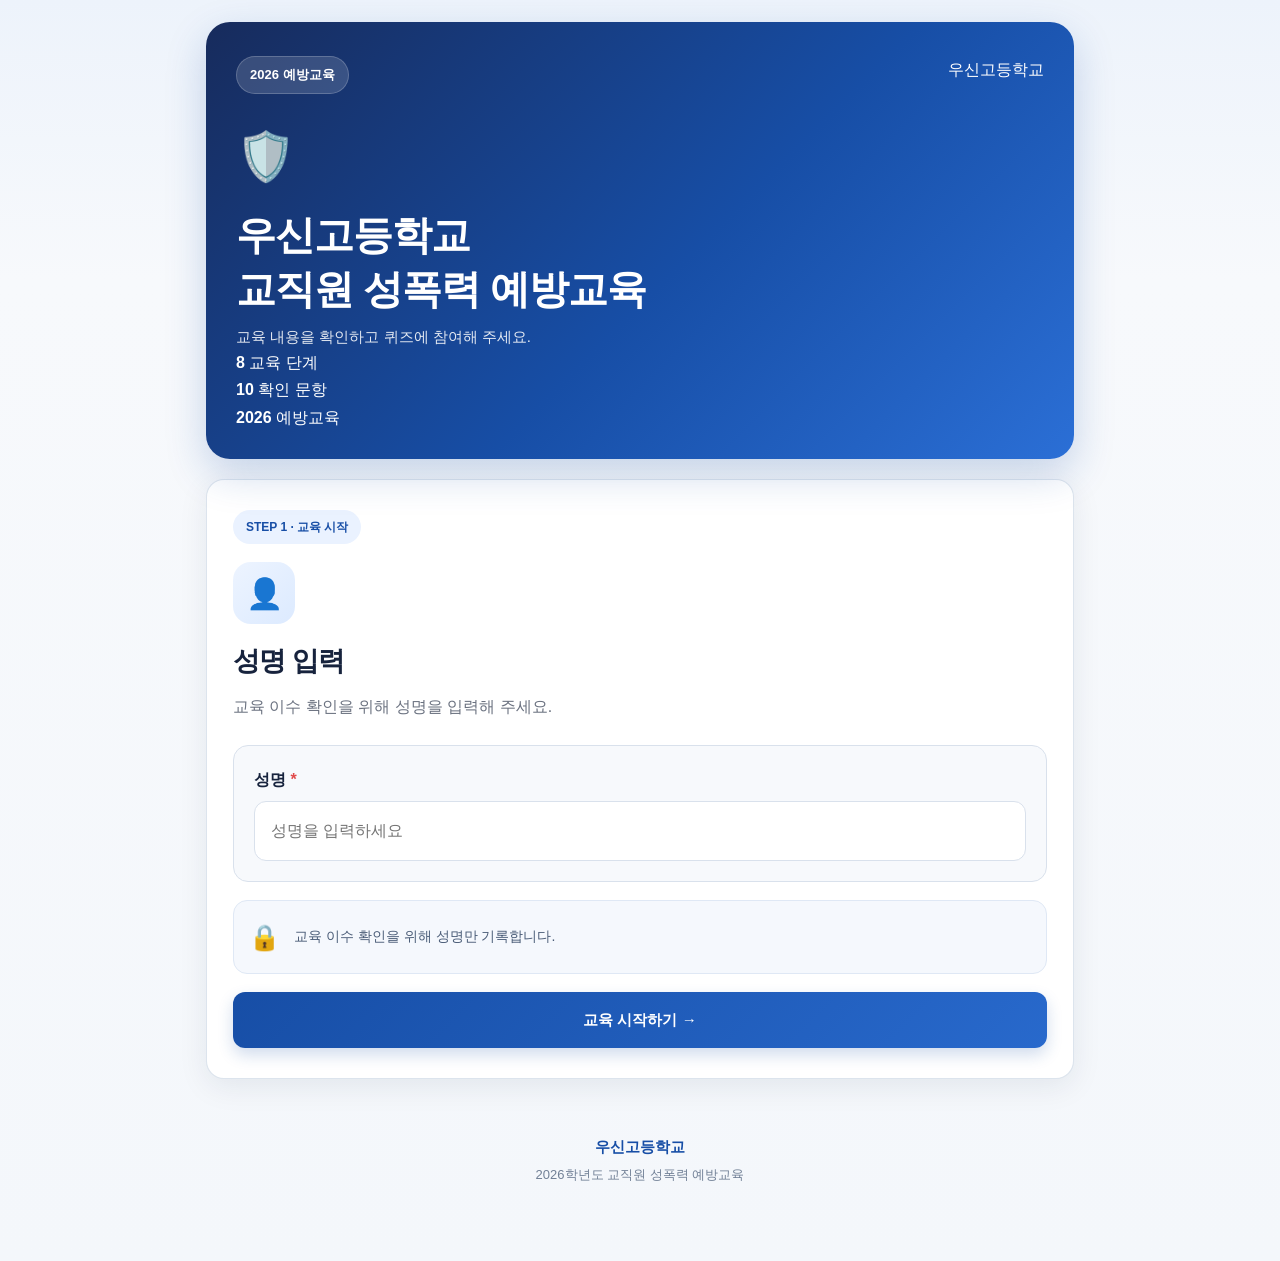
==== commit 5c88bf63: "Update index.html" ====
--- a/index.html
+++ b/index.html
@@ -1,6 +1,5 @@
 <!DOCTYPE html>
 <html lang="ko">
-
 <head>
   <meta charset="UTF-8">
   <meta name="viewport" content="width=device-width, initial-scale=1.0">
@@ -10,84 +9,72 @@
   <link rel="stylesheet" href="style.css">
 </head>
 
-
 <body>
 
 <div class="app-shell">
 
-  <!-- =====================================================
-       상단 헤더
-  ===================================================== -->
-
+  <!-- 상단 -->
   <header class="hero">
-
     <div class="hero-top">
-
-      <span class="badge">
-        2026 예방교육
-      </span>
-
-      <span id="stepText">
-        교육 시작
-      </span>
-
+      <span class="badge">2026 예방교육</span>
+      <span class="hero-step">우신고등학교</span>
     </div>
 
-
-    <div class="hero-icon">
-      🛡️
-    </div>
-
+    <div class="hero-icon">🛡️</div>
 
     <h1>
       우신고등학교<br>
       교직원 성폭력 예방교육
     </h1>
 
-
     <p>
-      온라인 영상 시청 · 교육 내용 · 확인 퀴즈 · 실천 다짐
+      교육 내용을 확인하고 퀴즈에 참여해 주세요.
     </p>
 
+    <div class="hero-info">
+      <div>
+        <strong>8</strong>
+        <span>교육 단계</span>
+      </div>
+
+      <div>
+        <strong>10</strong>
+        <span>확인 문항</span>
+      </div>
+
+      <div>
+        <strong>2026</strong>
+        <span>예방교육</span>
+      </div>
+    </div>
   </header>
 
 
-
   <main>
 
-
-    <!-- =====================================================
-         STEP 1 · 교육 시작
-    ===================================================== -->
-
-    <section id="startStep" class="card">
+    <!-- =====================================
+         STEP 1 : 이름 입력
+    ====================================== -->
+
+    <section id="startStep" class="card start-card">
 
       <div class="step-badge">
         STEP 1 · 교육 시작
       </div>
 
-
-      <div class="section-icon">
-        👤
-      </div>
-
-
-      <h2>
-        성폭력 예방교육
-      </h2>
-
-
-      <p class="step-description">
-        교육을 시작하기 전에 성명을 입력해 주세요.
-      </p>
-
+      <div class="section-icon">👤</div>
+
+      <h2>성명 입력</h2>
+
+      <p class="step-description">
+        교육 이수 확인을 위해 성명을 입력해 주세요.
+      </p>
 
       <div class="input-card">
 
         <label for="name">
           성명 <span>*</span>
         </label>
-
 
         <input
           type="text"
@@ -98,19 +85,13 @@
 
       </div>
 
-
       <div class="notice-card">
-
-        <div class="notice-icon">
-          🔒
-        </div>
+        <div class="notice-icon">🔒</div>
 
         <div>
-          이름은 교육 이수 확인을 위해서만 사용됩니다.
-        </div>
-
-      </div>
-
+          교육 이수 확인을 위해 성명만 기록합니다.
+        </div>
+      </div>
 
       <button
         type="button"
@@ -123,542 +104,293 @@
     </section>
 
 
-
-    <!-- =====================================================
-         STEP 2 · 영상 시청
-    ===================================================== -->
-
-    <section id="videoStep" class="card hidden">
+    <!-- =====================================
+         STEP 2 : 교육 영상
+    ====================================== -->
+
+    <section id="trainingStep" class="card hidden">
 
       <div class="step-badge">
-        STEP 1 · 영상 시청
-      </div>
-
-
-      <div class="section-icon">
-        🎬
-      </div>
-
-
-      <h2>
-        교육 영상 시청
-      </h2>
-
-
-      <p class="step-description">
-        아래 영상을 시청한 후 다음 단계로 이동해 주세요.
-      </p>
-
-
-      <div class="video-wrap">
-
-        <!--
-          YouTube 영상 주소를 src에 넣으면 됩니다.
-        -->
-
-        <div class="video-placeholder">
-
-          <div class="play-icon">
-            ▶
-          </div>
-
-          <p>
-            성폭력 예방교육 영상
-          </p>
-
-        </div>
-
-      </div>
-
-
-      <label class="confirm-check">
-
-        <input
-          type="checkbox"
-          id="videoCheck"
-        >
-
-        <span>
-          교육 영상을 시청했습니다.
-        </span>
-
-      </label>
-
+        STEP 2 · 교육 시청
+      </div>
+
+      <div class="section-icon">🎬</div>
+
+      <h2>성폭력 예방교육</h2>
+
+      <p class="step-description">
+        아래 교육 내용을 확인한 후 다음 단계로 진행해 주세요.
+      </p>
+
+      <div class="visual-card visual-blue">
+        <div class="visual-icon">🛡️</div>
+
+        <div class="visual-title">
+          서로를 존중하는 학교 문화
+        </div>
+
+        <div class="visual-text">
+          성폭력 예방은 상대방의 의사를 존중하고
+          서로의 경계를 지키는 것에서 시작됩니다.
+        </div>
+      </div>
+
+      <div class="info-box">
+        <strong>성폭력 예방의 기본 원칙</strong>
+
+        <p>
+          상대방의 의사를 존중하고,
+          명확한 동의 없이 불편하거나 성적인 언행을 하지 않습니다.
+        </p>
+      </div>
+
+      <div class="key-message">
+        <strong>핵심 메시지</strong>
+
+        <p>
+          서로의 경계를 존중하고,
+          안전하고 존중받는 학교 문화를 함께 만들어 갑니다.
+        </p>
+      </div>
 
       <button
         type="button"
         class="primary-button"
-        id="videoNextButton"
-        disabled
+        id="finishTrainingButton"
       >
-        다음 단계 →
+        다음 교육 내용 →
       </button>
 
     </section>
 
 
-
-    <!-- =====================================================
-         STEP 3 · 성폭력의 이해
-    ===================================================== -->
-
-    <section id="content1" class="card hidden training-step">
+    <!-- =====================================
+         STEP 3 : 교육 내용
+    ====================================== -->
+
+    <section id="educationStep" class="card hidden">
 
       <div class="step-badge">
-        STEP 2 · 교육 내용 1
-      </div>
-
-
-      <div class="progress-card">
-
-        <div class="progress-header">
-
-          <span>
-            교육 진행률
-          </span>
-
-          <span>
-            1 / 8
-          </span>
-
-        </div>
-
-        <div class="progress-line">
-          <span style="width:12%;"></span>
-        </div>
-
-      </div>
+        STEP 3 · 예방교육 핵심 내용
+      </div>
+
+      <div class="section-icon">📚</div>
+
+      <h2>성폭력 예방교육 핵심 내용</h2>
+
+      <p class="step-description">
+        안전하고 존중받는 조직 문화를 위해 알아야 할 핵심 내용입니다.
+      </p>
 
 
       <div class="visual-card visual-purple">
-
-        <div class="visual-icon">
-          🛡️
-        </div>
-
-        <div class="visual-title">
-          존중으로 예방이 시작됩니다
-        </div>
-
-        <div class="visual-text">
-          성폭력을 예방하기 위해서는
-          서로의 의사와 경계를 존중하는 태도가 필요합니다.
-        </div>
-
-      </div>
-
-
-      <div class="info-box">
-
-        <strong>
-          핵심 기억하기
-        </strong>
-
-        <p>
-          나의 의도보다 상대방의 의사와
-          경계를 먼저 생각합니다.
-        </p>
-
-      </div>
-
-
-      <label class="confirm-check">
-
-        <input type="checkbox" class="content-check">
-
-        <span>
-          위 내용을 확인하고 숙지했습니다.
-        </span>
-
-      </label>
+        <div class="visual-icon">🤝</div>
+
+        <div class="visual-title">
+          1. 상대방의 의사 존중
+        </div>
+
+        <div class="visual-text">
+          친한 관계라고 하더라도 상대방의 의사를 확인하고 존중해야 합니다.
+        </div>
+      </div>
+
+
+      <div class="visual-card visual-blue">
+        <div class="visual-icon">🗣️</div>
+
+        <div class="visual-title">
+          2. 불편한 언행 금지
+        </div>
+
+        <div class="visual-text">
+          상대방이 불편함을 느낄 수 있는 성적인 농담이나 언행을 하지 않습니다.
+        </div>
+      </div>
+
+
+      <div class="visual-card visual-green">
+        <div class="visual-icon">🔐</div>
+
+        <div class="visual-title">
+          3. 개인정보 보호
+        </div>
+
+        <div class="visual-text">
+          피해 사실이나 개인 정보를 다른 사람에게 함부로 알리지 않습니다.
+        </div>
+      </div>
+
+
+      <div class="visual-card visual-orange">
+        <div class="visual-icon">💬</div>
+
+        <div class="visual-title">
+          4. 피해자 지지
+        </div>
+
+        <div class="visual-text">
+          피해자의 이야기를 경청하고 비난하거나 책임을 묻지 않습니다.
+        </div>
+      </div>
+
+
+      <div class="visual-card visual-pink">
+        <div class="visual-icon">📱</div>
+
+        <div class="visual-title">
+          5. 디지털 성범죄 예방
+        </div>
+
+        <div class="visual-text">
+          동의 없는 촬영, 저장, 유포, 공유는 해서는 안 됩니다.
+        </div>
+      </div>
+
+
+      <div class="visual-card visual-teal">
+        <div class="visual-icon">🏫</div>
+
+        <div class="visual-title">
+          6. 안전한 학교 문화
+        </div>
+
+        <div class="visual-text">
+          서로 존중하고 차별과 폭력 없는 안전한 학교 문화를 만들어 갑니다.
+        </div>
+      </div>
 
 
       <button
         type="button"
-        class="primary-button next-training"
+        class="primary-button"
+        id="boundaryButton"
       >
-        다음 페이지 →
+        경계 존중 교육 →
       </button>
 
     </section>
 
 
-
-    <!-- =====================================================
-         STEP 4 · 직장 내 성희롱
-    ===================================================== -->
-
-    <section id="content2" class="card hidden training-step">
+    <!-- =====================================
+         STEP 4 : 경계 존중
+    ====================================== -->
+
+    <section id="boundaryStep" class="card hidden">
 
       <div class="step-badge">
-        STEP 2 · 교육 내용 2
-      </div>
-
-
-      <div class="progress-card">
-
-        <div class="progress-header">
-
-          <span>
-            교육 진행률
-          </span>
-
-          <span>
-            2 / 8
-          </span>
-
-        </div>
-
-        <div class="progress-line">
-          <span style="width:25%;"></span>
-        </div>
-
-      </div>
-
-
-      <div class="visual-card visual-blue">
-
-        <div class="visual-icon">
-          🤝
-        </div>
-
-        <div class="visual-title">
-          서로의 존엄을 존중합니다
-        </div>
-
-        <div class="visual-text">
-          직장 내 모든 구성원은
-          서로를 존중하는 환경을 만들어야 합니다.
-        </div>
-
-      </div>
-
-
-      <div class="info-box">
-
-        <strong>
-          주요 내용
-        </strong>
-
-        <ul>
-          <li>상대방의 의사를 존중합니다.</li>
-          <li>불필요한 신체 접촉을 하지 않습니다.</li>
-          <li>성적인 농담이나 표현을 주의합니다.</li>
-        </ul>
-
-      </div>
-
-
-      <label class="confirm-check">
-
-        <input type="checkbox" class="content-check">
-
-        <span>
-          위 내용을 확인하고 숙지했습니다.
-        </span>
-
-      </label>
+        STEP 4 · 경계 존중
+      </div>
+
+      <div class="section-icon">🫶</div>
+
+      <h2>서로의 경계를 존중합니다</h2>
+
+      <p class="step-description">
+        모든 관계에서 상대방의 의사와 경계를 존중하는 것이 중요합니다.
+      </p>
+
+
+      <div class="boundary-item">
+
+        <h3>① 상대방의 의사 확인</h3>
+
+        <p>
+          상대방이 원하지 않는 행동은 하지 않으며,
+          행동하기 전에 상대방의 의사를 확인합니다.
+        </p>
+
+      </div>
+
+
+      <div class="boundary-item">
+
+        <h3>② 거절 의사 존중</h3>
+
+        <p>
+          상대방이 거절하거나 불편함을 표현했다면
+          즉시 행동을 중단해야 합니다.
+        </p>
+
+      </div>
+
+
+      <div class="boundary-item">
+
+        <h3>③ 친한 관계도 예외가 아닙니다</h3>
+
+        <p>
+          친하거나 오랫동안 알고 지낸 관계라도
+          상대방의 동의와 경계는 항상 존중해야 합니다.
+        </p>
+
+      </div>
+
+
+      <div class="boundary-item boundary-final">
+
+        <h3>💡 기억하세요</h3>
+
+        <p>
+          <strong>
+            상대방의 침묵은 동의가 아닙니다.
+          </strong>
+        </p>
+
+        <p class="boundary-key">
+          명확한 의사 확인과 존중이 안전한 관계의 시작입니다.
+        </p>
+
+      </div>
 
 
       <button
         type="button"
-        class="primary-button next-training"
+        class="primary-button"
+        id="quizStartButton"
       >
-        다음 페이지 →
+        확인 퀴즈 시작 →
       </button>
 
     </section>
 
 
-
-    <!-- =====================================================
-         STEP 5 · 동의와 개인정보
-    ===================================================== -->
-
-    <section id="content3" class="card hidden training-step">
-
-      <div class="step-badge">
-        STEP 2 · 교육 내용 3
-      </div>
+    <!-- =====================================
+         STEP 5 : 퀴즈
+    ====================================== -->
+
+    <section id="quizStep" class="card hidden">
+
+      <div class="step-badge purple-badge">
+        STEP 5 · 확인 퀴즈
+      </div>
+
+      <div class="section-icon">📝</div>
+
+      <h2>교육 내용 확인</h2>
+
+      <p class="step-description">
+        교육 내용을 바탕으로 문제를 풀어주세요.
+      </p>
 
 
       <div class="progress-card">
 
         <div class="progress-header">
 
-          <span>교육 진행률</span>
-          <span>3 / 8</span>
+          <span>진행 상황</span>
+
+          <span
+            id="quizProgress"
+            class="quiz-progress"
+          >
+            1 / 10
+          </span>
 
         </div>
 
         <div class="progress-line">
-          <span style="width:38%;"></span>
-        </div>
-
-      </div>
-
-
-      <div class="visual-card visual-green">
-
-        <div class="visual-icon">
-          ✋
-        </div>
-
-        <div class="visual-title">
-          명확한 동의가 중요합니다
-        </div>
-
-        <div class="visual-text">
-          동의는 상대방의 자유로운 의사에 따라
-          이루어져야 합니다.
-        </div>
-
-      </div>
-
-
-      <div class="key-message">
-
-        <strong>
-          핵심 기억하기
-        </strong>
-
-        <p>
-          거절이나 불편함의 표현을
-          존중하는 것이 중요합니다.
-        </p>
-
-      </div>
-
-
-      <label class="confirm-check">
-
-        <input type="checkbox" class="content-check">
-
-        <span>위 내용을 확인했습니다.</span>
-
-      </label>
-
-
-      <button
-        type="button"
-        class="primary-button next-training"
-      >
-        다음 페이지 →
-      </button>
-
-    </section>
-
-
-
-    <!-- =====================================================
-         STEP 6 · 피해자 보호
-    ===================================================== -->
-
-    <section id="content4" class="card hidden training-step">
-
-      <div class="step-badge">
-        STEP 2 · 교육 내용 4
-      </div>
-
-
-      <div class="visual-card visual-orange">
-
-        <div class="visual-icon">
-          🧡
-        </div>
-
-        <div class="visual-title">
-          피해자의 입장에서 생각합니다
-        </div>
-
-      </div>
-
-
-      <div class="info-box">
-
-        <strong>
-          피해 발생 시
-        </strong>
-
-        <p>
-          피해자를 비난하거나 책임을 묻지 않고,
-          이야기를 경청하며 필요한 도움을 받을 수 있도록
-          지원합니다.
-        </p>
-
-      </div>
-
-
-      <label class="confirm-check">
-
-        <input type="checkbox" class="content-check">
-
-        <span>위 내용을 확인했습니다.</span>
-
-      </label>
-
-
-      <button
-        type="button"
-        class="primary-button next-training"
-      >
-        다음 페이지 →
-      </button>
-
-    </section>
-
-
-
-    <!-- =====================================================
-         STEP 7 · 디지털 성범죄
-    ===================================================== -->
-
-    <section id="content5" class="card hidden training-step">
-
-      <div class="step-badge">
-        STEP 2 · 교육 내용 5
-      </div>
-
-
-      <div class="visual-card visual-pink">
-
-        <div class="visual-icon">
-          📱
-        </div>
-
-        <div class="visual-title">
-          온라인에서도 책임은 같습니다
-        </div>
-
-        <div class="visual-text">
-          동의 없는 촬영·유포·공유는
-          절대 해서는 안 됩니다.
-        </div>
-
-      </div>
-
-
-      <div class="info-box">
-
-        <strong>
-          핵심 기억하기
-        </strong>
-
-        <p>
-          온라인에서의 행동도 현실과 동일한
-          책임과 존중이 필요합니다.
-        </p>
-
-      </div>
-
-
-      <label class="confirm-check">
-
-        <input type="checkbox" class="content-check">
-
-        <span>위 내용을 확인했습니다.</span>
-
-      </label>
-
-
-      <button
-        type="button"
-        class="primary-button next-training"
-      >
-        다음 페이지 →
-      </button>
-
-    </section>
-
-
-
-    <!-- =====================================================
-         STEP 8 · 안전한 학교문화
-    ===================================================== -->
-
-    <section id="content6" class="card hidden training-step">
-
-      <div class="step-badge">
-        STEP 2 · 교육 내용 6
-      </div>
-
-
-      <div class="visual-card visual-teal">
-
-        <div class="visual-icon">
-          🌱
-        </div>
-
-        <div class="visual-title">
-          안전한 학교문화를 만듭니다
-        </div>
-
-      </div>
-
-
-      <div class="info-box">
-
-        <strong>
-          실천하기
-        </strong>
-
-        <ol>
-          <li>상대방의 경계를 존중하기</li>
-          <li>불편함을 느끼면 알리기</li>
-          <li>소문과 2차 피해를 막기</li>
-          <li>서로의 안전을 지키기</li>
-        </ol>
-
-      </div>
-
-
-      <label class="confirm-check">
-
-        <input type="checkbox" class="content-check">
-
-        <span>위 내용을 확인하고 숙지했습니다.</span>
-
-      </label>
-
-
-      <button
-        type="button"
-        class="primary-button next-training"
-      >
-        교육 내용 완료 →
-      </button>
-
-    </section>
-
-
-
-    <!-- =====================================================
-         STEP 9 · 퀴즈
-    ===================================================== -->
-
-    <section id="quizStep" class="card hidden">
-
-      <div class="step-badge purple-badge">
-        STEP 3 · 확인 퀴즈
-      </div>
-
-
-      <div class="progress-card">
-
-        <div class="progress-header">
-
-          <span>
-            확인 퀴즈
-          </span>
-
-          <span id="quizProgress">
-            1 / 3
-          </span>
-
-        </div>
-
-        <div class="progress-line">
-          <span id="quizBar"></span>
+          <span id="progressBar"></span>
         </div>
 
       </div>
@@ -666,93 +398,60 @@
 
       <div class="question-card">
 
-        <h3>
-          확인 퀴즈
+        <h3 id="questionNumber">
+          QUESTION 1
         </h3>
 
-
         <div
-          id="quizQuestion"
+          id="questionText"
           class="question-text"
         >
         </div>
 
-
         <div
-          id="quizChoices"
+          id="choices"
           class="choices"
         >
         </div>
 
-      </div>
-
-
-      <div id="answerFeedback"></div>
-
-    </section>
-
-
-
-    <!-- =====================================================
-         STEP 10 · 실천 다짐
-    ===================================================== -->
-
-    <section id="commitmentStep" class="card hidden">
-
-      <div class="step-badge">
-        STEP 4 · 실천 다짐
-      </div>
-
-
-      <div class="section-icon">
-        ✍️
-      </div>
-
-
-      <h2>
-        성폭력 예방 실천 다짐
-      </h2>
-
-
-      <p class="step-description">
-        안전하고 존중받는 학교문화를 위해
-        다음 내용을 실천하겠습니다.
-      </p>
-
-
-      <div class="commitment-list">
-
-        <label>
-
-          <input type="checkbox" class="commitment">
-
-          <span>
-            상대방의 의사와 경계를 존중하겠습니다.
-          </span>
-
-        </label>
-
-
-        <label>
-
-          <input type="checkbox" class="commitment">
-
-          <span>
-            성희롱과 성폭력 예방을 위해 노력하겠습니다.
-          </span>
-
-        </label>
-
-
-        <label>
-
-          <input type="checkbox" class="commitment">
-
-          <span>
-            안전하고 존중받는 학교문화를 만들겠습니다.
-          </span>
-
-        </label>
+        <div id="answerFeedback"></div>
+
+      </div>
+
+    </section>
+
+
+    <!-- =====================================
+         STEP 6 : 퀴즈 결과
+    ====================================== -->
+
+    <section id="resultStep" class="card hidden">
+
+      <div class="result-icon">🎉</div>
+
+      <h2>퀴즈 완료!</h2>
+
+      <p class="step-description">
+        확인 퀴즈 결과입니다.
+      </p>
+
+
+      <div class="score-circle">
+
+        <strong id="scoreText">
+          100
+        </strong>
+
+        <span>점</span>
+
+      </div>
+
+
+      <div class="result-detail">
+
+        <strong id="resultMessage">
+          교육 내용을 잘 이해하셨습니다!
+        </strong>
 
       </div>
 
@@ -762,79 +461,63 @@
         class="primary-button"
         id="commitmentButton"
       >
-        실천 다짐 완료 →
+        실천 다짐 작성 →
       </button>
 
     </section>
 
 
-
-    <!-- =====================================================
-         STEP 11 · 만족도 조사
-    ===================================================== -->
-
-    <section id="surveyStep" class="card hidden">
+    <!-- =====================================
+         STEP 7 : 실천 다짐
+    ====================================== -->
+
+    <section id="commitmentStep" class="card hidden">
 
       <div class="step-badge">
-        STEP 5 · 만족도 조사
-      </div>
-
-
-      <div class="section-icon">
-        ⭐
-      </div>
-
-
-      <h2>
-        교육 만족도 조사
-      </h2>
-
-
-      <div class="survey-card">
-
-        <label for="satisfaction">
-          이번 교육의 만족도는 어떠셨습니까?
+        STEP 7 · 실천 다짐
+      </div>
+
+      <div class="section-icon">✍️</div>
+
+      <h2>성폭력 예방 실천 다짐</h2>
+
+      <p class="step-description">
+        안전하고 존중받는 학교 문화를 위해 함께 실천하겠습니다.
+      </p>
+
+
+      <div class="commitment-list">
+
+        <label>
+          <input type="checkbox" class="commitmentCheck">
+          <span>
+            상대방의 의사와 경계를 존중하겠습니다.
+          </span>
         </label>
 
 
-        <select id="satisfaction">
-
-          <option value="">
-            선택해 주세요
-          </option>
-
-          <option>
-            매우 만족
-          </option>
-
-          <option>
-            만족
-          </option>
-
-          <option>
-            보통
-          </option>
-
-          <option>
-            불만족
-          </option>
-
-        </select>
-
-      </div>
-
-
-      <div class="survey-card">
-
-        <label for="opinion">
-          개선 의견 (선택)
+        <label>
+          <input type="checkbox" class="commitmentCheck">
+          <span>
+            불편함을 줄 수 있는 언행을 하지 않겠습니다.
+          </span>
         </label>
 
 
-        <textarea
-          id="opinion"
-          placeholder="의견을 자유롭게 작성해 주세요."
-        ></textarea>
+        <label>
+          <input type="checkbox" class="commitmentCheck">
+          <span>
+            피해자를 비난하지 않고 지지하겠습니다.
+          </span>
+        </label>
+
+
+        <label>
+          <input type="checkbox" class="commitmentCheck">
+          <span>
+            안전하고 존중받는 학교 문화를 만들겠습니다.
+          </span>
+        </label>
 
       </div>
 
@@ -842,25 +525,23 @@
       <button
         type="button"
         class="primary-button"
-        id="surveyButton"
+        id="completeEducationButton"
       >
-        교육 결과 확인 →
+        교육 이수 완료 →
       </button>
 
     </section>
 
 
-
-    <!-- =====================================================
-         STEP 12 · 결과
-    ===================================================== -->
+    <!-- =====================================
+         STEP 8 : 최종 완료
+    ====================================== -->
 
     <section id="completeStep" class="card hidden">
 
       <div class="completion-icon">
         🎉
       </div>
-
 
       <h2>
         교육 이수가 완료되었습니다
@@ -875,43 +556,22 @@
 
 
         <strong>
-          100점
+          교육 이수 완료
         </strong>
 
 
-        <p>
-          교육 이수 완료
-        </p>
-
-
         <p id="completedDate"></p>
 
       </div>
 
 
-      <div class="info-box">
-
-        <strong>
-          교육 이수 기록
-        </strong>
-
-        <p>
-          성폭력 예방교육 이수가 완료되었습니다.
-        </p>
-
-      </div>
-
-
       <p class="completion-thanks">
-        2026학년도 우신고등학교 교직원 성폭력 예방교육에
-        참여해 주셔서 감사합니다.
-      </p>
-
-    </section>
-
+        2026학년도 우신고등학교 교직원 성폭력 예방교육에 참여해 주셔서 감사합니다.
+      </p>
+
+    </section>
 
   </main>
-
 
 
   <footer>
@@ -926,12 +586,10 @@
 
   </footer>
 
-
 </div>
 
 
 <script src="app.js"></script>
 
 </body>
-
 </html>
